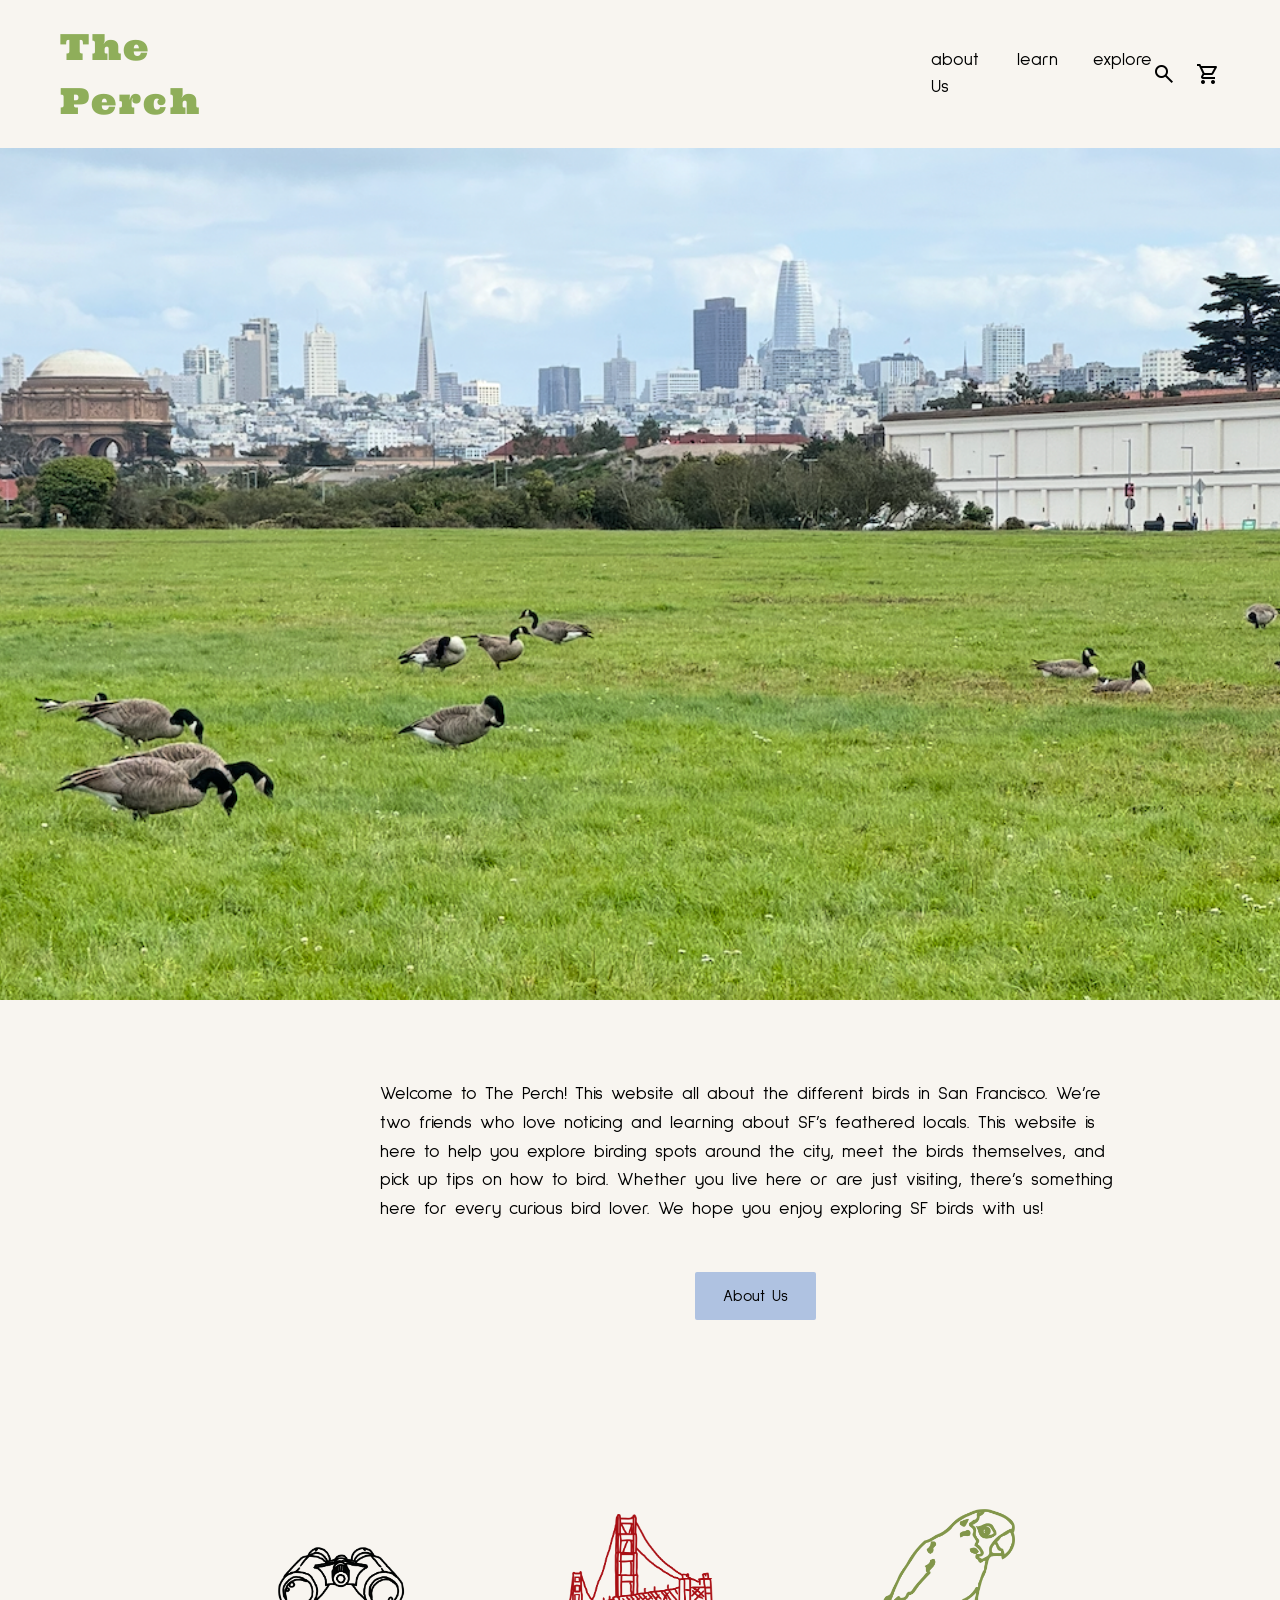
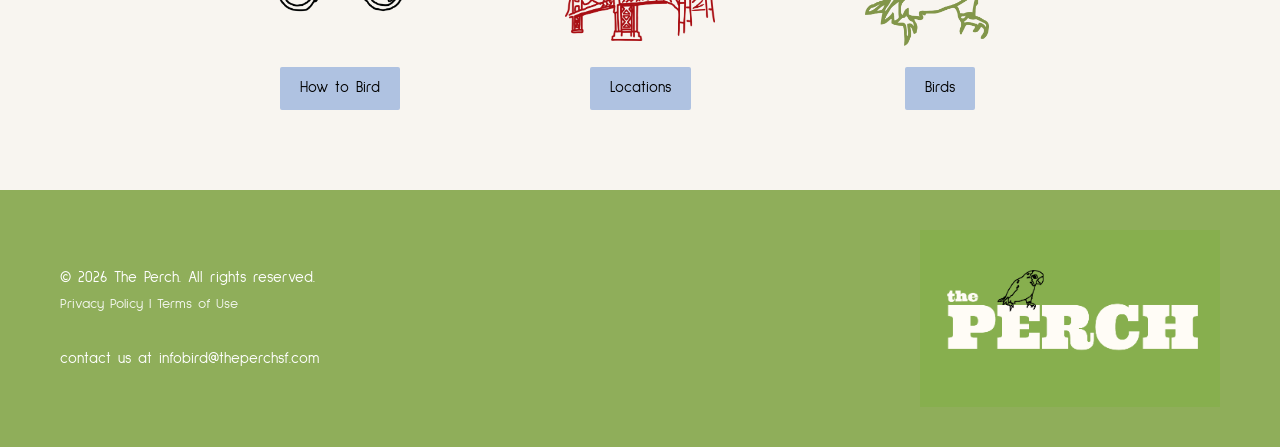
==== index.html @ 0d199200 "Accordion on bird profile page" ====
<!DOCTYPE html>
<html>
<head>
<title>The Perch SF</title>
<meta charset="UTF-8">
<meta name="viewport" content="width=device-width, initial-scale=1">
<link rel="stylesheet" href="/css/w3.css">
<link rel="stylesheet" href="css/style.css">

<!-- google fonts links  -->
<link rel="preconnect" href="https://fonts.googleapis.com">
<link rel="preconnect" href="https://fonts.gstatic.com" crossorigin>
<link href="https://fonts.googleapis.com/css2?family=Sulphur+Point:wght@300;400;700&family=Ultra&display=swap" rel="stylesheet">
<link href="https://fonts.googleapis.com/css2?family=Material+Symbols+Outlined" rel="stylesheet">

<!-- THIS IS THE HOMEPAGE  -->
</head>

<body>

<!-- Navbar (sit on top) -->
<header class="w3-top">
  <div class="navbar">

    <a href="index.html" class="logo">The Perch</a>

    <!-- learn and explore pages linked, no about page linked -->
    <div class="nav-links">
      <a href="about-us.html">about Us</a>
      <a href="learn.html">learn</a>
      <a href="explore.html">explore</a>
    </div>

    <div class="nav-icons">
      <span class="material-symbols-outlined">search</span>
      <span class="material-symbols-outlined">shopping_cart</span>
    </div>

  </div>
</header>

<!-- Header hero image-->
<header class="hero-image">
  <img class="hero-img" src="images/Homepage/hero-homepage2.jpg" alt="The Perch">
</header>


  <!-- Welcome Section -->
<main class="welcome-section">
  <p>
    Welcome to The Perch! This website all about the different birds in San Francisco. We’re two friends who love noticing and learning about SF’s feathered locals. This website is here to help you explore birding spots around the city, meet the birds themselves, and pick up tips on how to bird. Whether you live here or are just visiting, there’s something here for every curious bird lover. We hope you enjoy exploring SF birds with us!
  </p>
  <a href="about-us.html" class="welcome-button">About Us</a>
</main>

  <br>
  
  <!-- Page link homepage section (3 buttons to other pages)-->
   <section class="myicon-row">

  <div class="icon-box">
    <img src="images/Homepage/Binoculars.png" alt="Binoculars">
    <a href="learn.html" class="myicon-button">How to Bird</a>
  </div>

  <div class="icon-box">
    <img src="images/Homepage/locations.png" alt="Bridge">
    <a href="explore.html" class="myicon-button">Locations</a>
  </div>

  <div class="icon-box">
    <img src="images/Homepage/birds.png" alt="Parrot">
    <a href="birds.html" class="myicon-button">Birds</a>
  </div>

</section>

 <!-- Footer -->
<footer class="custom-footer">

  <div class="footer-content">
    
    <div class="footer-text">
      <p>© 2026 The Perch. All rights reserved.</p>
      <p class="footer-links">Privacy Policy | Terms of Use</p>
      <br>
      <p> contact us at infobird@theperchsf.com</p>
    </div>

    <div class="footer-image">
      <img src="images/Footer/PerchLogo-footer.png" alt="Footer Image">
    </div>

  </div>

</footer>
</body>
</html>
---- css/style.css ----
/* MY PERSONAL STYLESHEET */

/* BODY */
body {
  font-family: "Sulphur Point", sans-serif;
  background-color: #f8f5f0;
}

/* HEADERS */
h1,
h2,
h3,
h4,
h5,
h6 {
  font-family: "Sulphur Point", sans-serif;
  font-weight: bold;
}

/* LOGO */
.logo {
  font-family: "Ultra", serif;
  font-size: 36px;
  letter-spacing: 2px;
  color: #8fae5a;
  text-decoration: none;
}

/* NAV BAR STYLES*/
.navbar {
  display: flex;
  align-items: center;
  justify-content: space-between;
  padding: 20px 60px;
  background-color: #f8f5f0;
}

/* navigation bar links */
.nav-links {
  display: flex;
  gap: 35px;
  margin-left: 650px;
}

.nav-links a {
  font-family: "Sulphur Point", sans-serif;
  text-decoration: none;
  color: black;
  font-size: 18px;
}

/* hover color for nav links */
.nav-links a:hover {
  color: #8fae5a;
}

/* nav icons (search and cart) */
.nav-icons {
  display: flex;
  gap: 20px;
}

.material-symbols-outlined {
  font-size: 26px;
  cursor: pointer;
}

/* FOOTER STYLES*/

.custom-footer {
  background-color: #8fae5a;
  color: white;
  padding: 40px 60px;
}

/* footer layout */
.footer-content {
  display: flex;
  justify-content: space-between;
  align-items: center;
}

/* footer text */
.footer-text p {
  margin: 5px 0;
}

.footer-links {
  font-size: 14px;
  opacity: 0.9;
}

/* footer image */
.footer-image img {
  width: 300px;
  height: auto;
}

/* HOMEPAGE STYLES*/

/* hero image on homepage */
.hero-img {
  width: 100%;
  height: 1000px;
  object-fit: cover;
  display: block;
}

/* welcome section */
.welcome-section {
  max-width: 900px;
  margin: 80px auto 80px 300px;
  text-align: left;
  padding: 0 80px;
}

.welcome-section h1 {
  margin-bottom: 20px;
}

.welcome-section p {
  font-size: 18px;
  line-height: 1.6;
}

/*welcome button*/
.welcome-button {
  display: inline-block;
  margin-top: 30px;
  margin-left: 315px;
  padding: 12px 28px;
  background-color: #afc2e1;
  color: black;
  text-decoration: none;
  font-family: "Sulphur Point", sans-serif;
  font-size: 16px;
  border-radius: 2px;
}

/*hover color welcome button*/
.welcome-button:hover {
  background-color: #8fae5a;
}

/* my icons on homepage (bird, binos, bridge) */
.myicon-row {
  display: flex;
  justify-content: center;
  gap: 150px;
  margin: 80px 0;
}

/* icon boxes (my icon images) */
.icon-box {
  text-align: center;
}

/* icon images */
.icon-box img {
  width: 150px;
  height: 150px;
  object-fit: contain;
  display: block;
}

/* buttons under myicons */
.myicon-button {
  display: inline-block;
  margin-top: 15px;
  padding: 10px 20px;
  background-color: #afc2e1;
  color: black;
  text-decoration: none;
  font-family: "Sulphur Point", sans-serif;
  border-radius: 2px;
}

/* hover color for icon buttons */
.myicon-button:hover {
  background-color: #8fae5a;
}

/* ABOUT US PAGE STYLES */

.hero-blueblock-aboutus {
  background-color: #afc2e1;
  height: 700px;
  display: flex;
  align-items: center;
  justify-content: center;
  position: relative;
}

.about-us-hero-image {
  width: 800px;
  height: auto;
  position: absolute;
  top: 215px;
}

.about-us-title {
  position: absolute;
  top: 120px;
  font-family: "Sulphur Point", sans-serif;
  font-weight: 700;
  font-size: 25px;
  letter-spacing: 2px;
}

.about-us-text {
  max-width: 800px;
  text-align: left;
  margin-left: 375px;
  margin-top: 100px;
  margin-bottom: 100px;
}

.about-us-text p {
  font-size: 18px;
  line-height: 1.6;
}

/* EXPLORE PAGE STYLES */

/* hero blue block */
.hero-blueblock {
  background-color: #afc2e1;
  height: 900px;
  display: flex;
  align-items: center;
  justify-content: center;
  position: relative;
}

/* hero image on explore page */
.explore-hero-image {
  width: 800px;
  height: auto;
  position: absolute;
  top: 150px;
}

/* explore page title */
.explore-title {
  position: absolute;
  top: 120px;
  font-family: "Sulphur Point", sans-serif;
  font-weight: 700;
  font-size: 25px;
  letter-spacing: 2px;
}

/* explore page text */
.explore-text {
  max-width: 400px;
  margin: 150px 220px 50px auto;
}

.explore-text p {
  font-size: 18px;
  line-height: 1.6;
}

/* scrolling box for explore page locations */
.my-scrolling {
  max-height: 600px;
  overflow: auto;
  padding: 20px;
  margin: 40px 0 40px 300px;
  width: 500px;

  background-color: #afc2e1;
  border-radius: 2px;
}

/* image carousel for explore page */
.carousel {
  max-width: 600px;
  margin: 100px 300px 100px auto;
}

.mySlides {
  width: 600px;
  height: 400px;
  object-fit: cover;
  display: none;
}

/* LEARN PAGE STYLES */

/* hero blue block for learn page */
.learn-hero-blueblock {
  background-color: #afc2e1;
  padding: 150px 0 80px 0;
  position: relative;
  height: 900px;
}

/* learn page title */
.learn-title {
  text-align: center;
  font-family: "Sulphur Point", sans-serif;
  font-weight: 700;
  font-size: 25px;
  letter-spacing: 2px;
  margin-bottom: 40px;
}

/* learn page text */
.learn-text1,
.learn-text2 {
  max-width: 800px;
  margin: 60px auto;
  padding: 0 20px;
}

.learn-text2 {
  margin-top: 200px;
}

.learn-text1 p,
.learn-text2 p {
  font-size: 18px;
  line-height: 1.6;
}

/* images embedded in learn page text */
.learn-img-left {
  width: 300px;
  float: left;
  margin-right: 20px;
  margin-bottom: 10px;
  border-radius: 50%;
}

.learn-img-right {
  width: 300px;
  float: right;
  margin-left: 20px;
  margin-bottom: 10px;
  border-radius: 50%;
}

/* keeps layout from breaking w clearfix */
.learn-text1::after,
.learn-text2::after {
  content: "";
  display: block;
  clear: both;
}

/* learn page hyperlink to merlin website */
.learn-link {
  display: block;
  text-align: center;
  margin-top: 15px;
  color: #8fae5a;
  text-decoration: none;
  font-weight: 500;
  font-size: 18px;
}

.learn-link:hover {
  text-decoration: underline;
}

/* how to use binoculars section */
.binoculars-section {
  text-align: center;
  margin: 150px 0 40px 0;
}

.binoculars-title {
  font-size: 22px;
  letter-spacing: 2px;
  margin-bottom: 30px;
}

.binoculars-image {
  width: 400px;
  height: auto;
  display: block;
  margin: 0 auto 5px auto;
}

/* binoculars step box and list */
.binoculars-steps {
  background-color: #afc2e1;
  max-width: 600px;
  margin: 10px auto 10px auto;
  padding: 30px 40px;
  border-radius: 2px;
}

.binoculars-steps ol {
  padding-left: 20px;
  text-align: left;
}

.binoculars-steps li {
  font-size: 17px;
  line-height: 1.6;
  margin-bottom: 12px;
}

/* link to birds page section */
.birds-image {
  width: 300px;
  height: auto;
  display: block;
  margin: 0 auto 5px auto;
}

.bird-box {
  text-align: center;
  margin: 50px 0px 80px 0px;
  padding: 0 80px;
}

.bird-button {
  display: inline-block;
  margin-top: 30px;
  padding: 12px 28px;
  background-color: #afc2e1;
  color: black;
  text-decoration: none;
  font-family: "Sulphur Point", sans-serif;
  font-size: 16px;
  border-radius: 2px;
}

.bird-button:hover {
  background-color: #8fae5a;
}

/* birding identification questions section */
.questions-section {
  background-color: #afc2e1;
  max-width: 600px;
  margin: 50px auto;
  padding: 30px 40px;
  border-radius: 2px;
  text-align: center;
}

.questions-title {
  font-size: 22px;
  letter-spacing: 2px;
  margin-bottom: 25px;
  margin-top: 100px;
  text-align: center;
}

.questions-list {
  text-align: left;
  font-size: 18px;
  line-height: 1.6;
  margin-bottom: 20px;
}

.questions-list li {
  margin-bottom: 10px;
}

/* bottom image learn page */
.learn-bottom-image {
  margin: 40px 0 0 0;
}

.learn-bottom-image img {
  width: 400px;
  height: auto;
  display: block;
  margin: 0 auto;
}

/* BIRDS PAGE STYLES */

.hero-blueblockbirds {
  background-color: #afc2e1;
  height: 900px;
  display: flex;
  align-items: center;
  justify-content: center;
  position: relative;
}

/* hero image on birds page */
.birds-hero-image {
  width: 800px;
  height: auto;
  position: absolute;
  top: 500px;
  margin: auto 0px 0px 350px;
}

/* birdspage title */
.birds-title {
  position: absolute;
  top: 120px;
  font-family: "Sulphur Point", sans-serif;
  font-weight: 700;
  font-size: 25px;
  letter-spacing: 2px;
}

/* birds page text */
.birds-text {
  max-width: 800px;
  position: absolute;
  top: 200px;
}

.birds-text p {
  font-size: 18px;
  line-height: 1.6;
}

.bird-table-title {
  font-size: 22px;
  letter-spacing: 2px;
  margin-bottom: 0px;
  margin-top: 350px;
  text-align: center;
}

/* bird table */
.bird-table,
.bird-table-all {
  margin: 50px auto 100px auto;
  border-collapse: collapse;
  border-spacing: 0;
  width: 80%;
  display: table;
}

.bird-table-header {
  width: 80%;
  margin: 50px auto;
  border-collapse: collapse;
}

.bird-table-header th,
.bird-table-header td {
  border: 2px solid #f8f5f0;
  padding: 12px;
  text-align: left;
}
.bird-table-header th {
  background-color: #8fae5a;
  font-weight: bold;
}

.bird-table-header td {
  background-color: #cfddf5;
}

.bird-table-header td:hover {
  background-color: #afc2e1;
}

.bird-table-header th:hover {
  background-color: #8fae5a;
  color: white;
}

/* BIRD PROFILE 1: DARK EYED JUNCO STYLES */

/* hero blue block bird profile */
.hero-blueblock-birdprofile {
  background-color: #afc2e1;
  height: 900px;
  display: flex;
  align-items: center;
  justify-content: center;
  position: relative;
}

/* hero image on bird profilepage */
.birdprofile-hero-image {
  width: 800px;
  height: auto;
  position: absolute;
  top: 150px;
}

/* bird profile page title/subtitle */
.birdprofile-title {
  position: absolute;
  top: 120px;
  font-family: "Sulphur Point", sans-serif;
  font-weight: 700;
  font-size: 25px;
  letter-spacing: 2px;
}

.birdprofile-subtitle {
  font-size: 20px;
  letter-spacing: 2px;
  text-align: center;
  position: absolute;
  top: 160px;
}

/* bird profile page text */
.birdprofile-text {
  max-width: 400px;
  margin: 150px auto 50px 900px;
  position: absolute;
  top: 200px;
}

.birdprofile-text p {
  font-size: 18px;
  line-height: 1.6;
}

/* bird profile accordion buttons */

/* w3.css styles for accordion (override) */

.w3-brown {
  background-color: #afc2e1 !important;
  color: black !important;
}

.w3-orange {
  background-color: #8fae5a !important;
  color: black !important;
}

/* custom styles for accordion buttons and content */
.accordion-container {
  max-width: 600px;
  margin: 50px auto;
}

.accordion-button {
  display: block;
  width: 100%;
  padding: 15px;
  text-align: left;
  font-family: "Sulphur Point", sans-serif;
  font-size: 18px;
  border: none;
  cursor: pointer;
}

.accordion-content {
  padding: 15px;
  background-color: #f8f5f0;
  font-size: 18px;
}

.accordion-button:hover {
  background-color: #8fae5a;
  color: white;
}

/* personality of the bird section */

.birdprofile-personality-title {
  font-size: 22px;
  letter-spacing: 2px;
  margin-bottom: 20px;
  margin-top: 100px;
  text-align: center;
}

.birdprofile-personality {
  max-width: 600px;
  position: relative;
  margin: 25px 0px 50px 450px;
  text-align: center;
}

.birdprofile-personality p {
  font-size: 18px;
  line-height: 1.6;
}
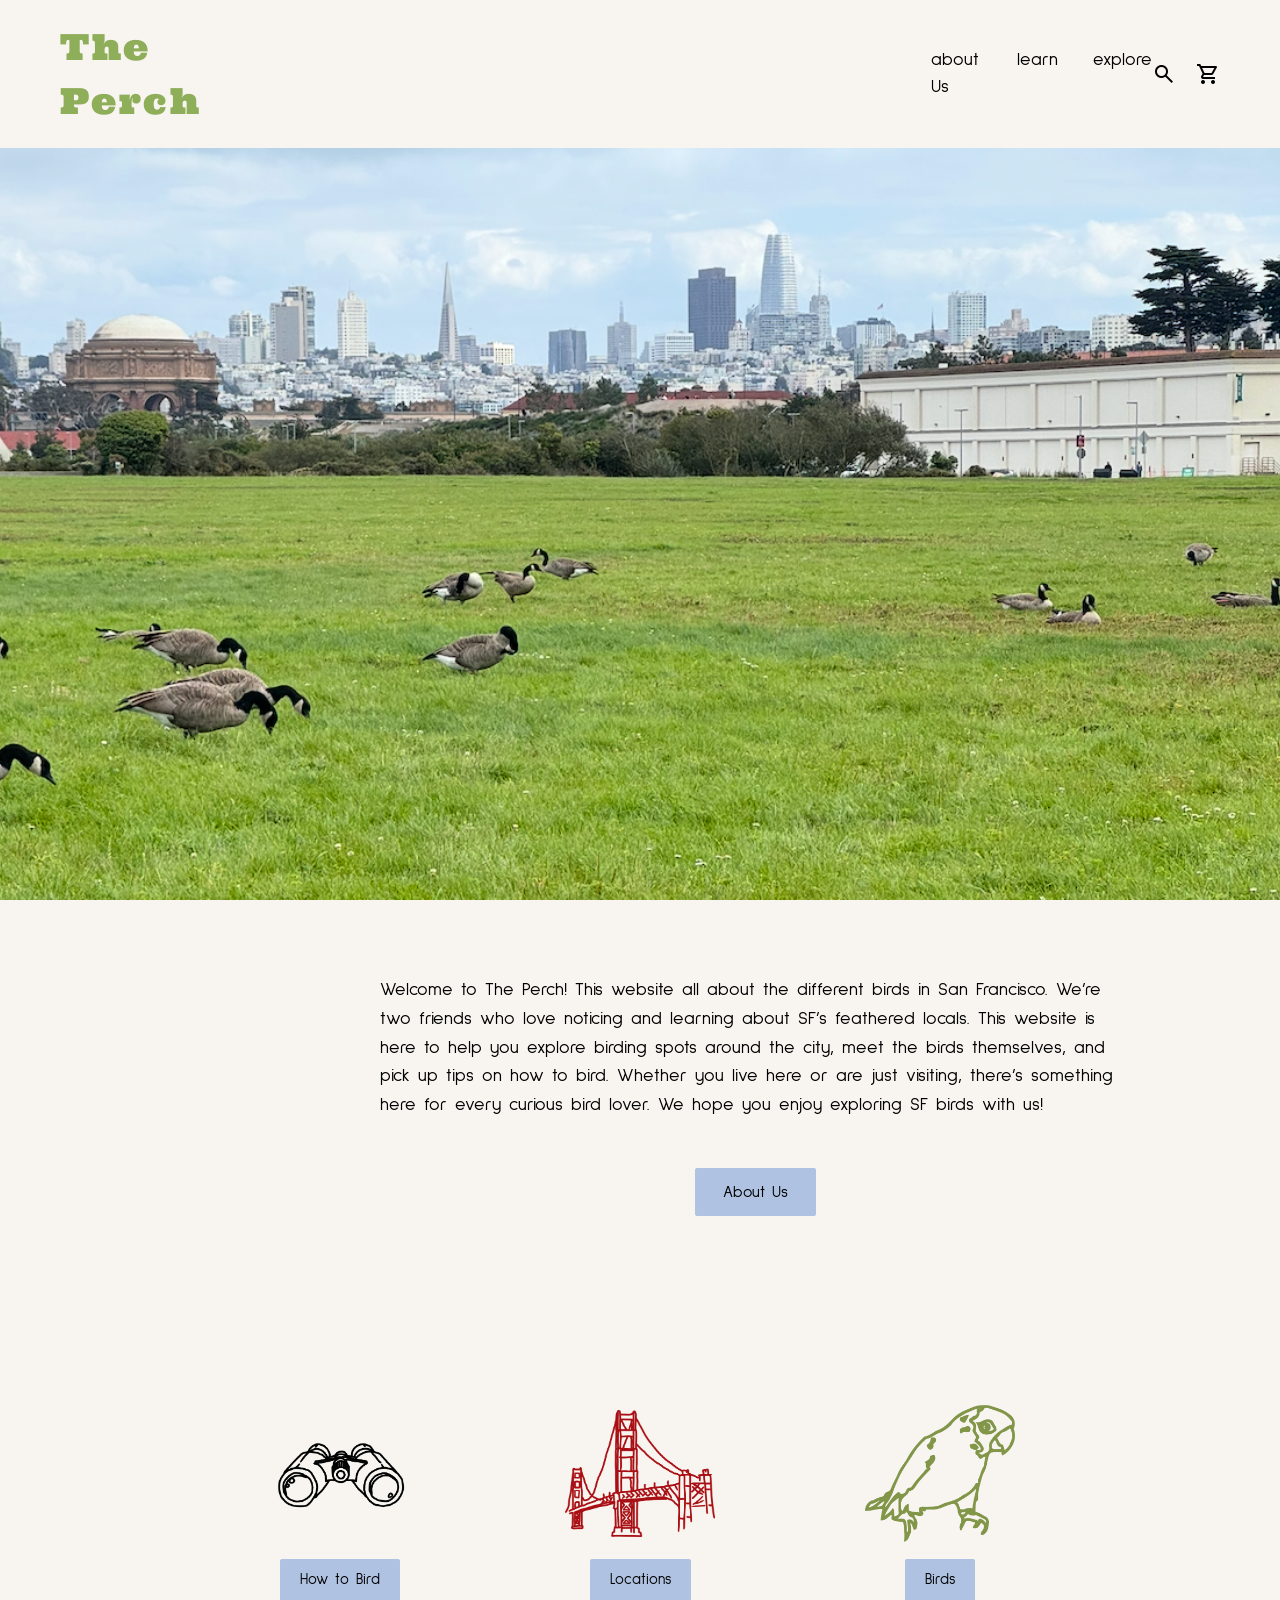
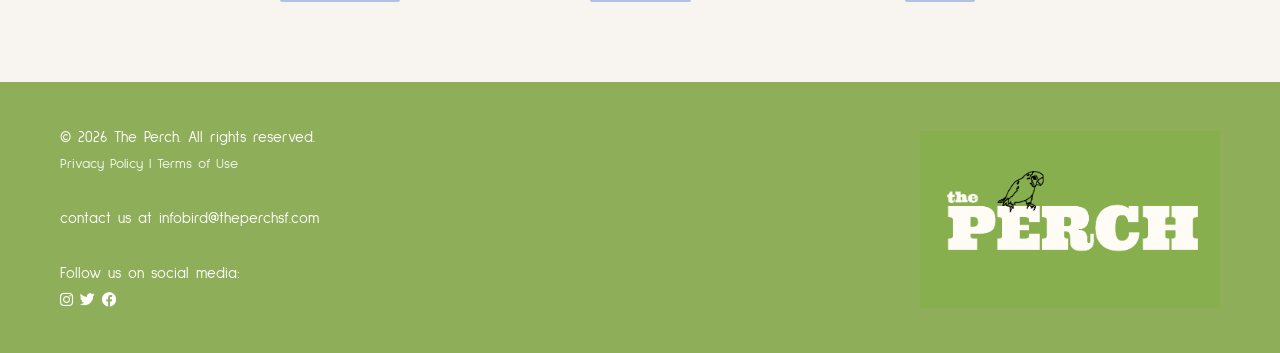
==== commit cc9ff281: "Final edits" ====
--- a/index.html
+++ b/index.html
@@ -12,6 +12,9 @@
 <link rel="preconnect" href="https://fonts.gstatic.com" crossorigin>
 <link href="https://fonts.googleapis.com/css2?family=Sulphur+Point:wght@300;400;700&family=Ultra&display=swap" rel="stylesheet">
 <link href="https://fonts.googleapis.com/css2?family=Material+Symbols+Outlined" rel="stylesheet">
+
+<!-- font awesome icons link -->
+<link rel="stylesheet" href="https://cdnjs.cloudflare.com/ajax/libs/font-awesome/6.0.0/css/all.min.css">
 
 <!-- THIS IS THE HOMEPAGE  -->
 </head>
@@ -44,6 +47,15 @@
   <img class="hero-img" src="images/Homepage/hero-homepage2.jpg" alt="The Perch">
 </header>
 
+<!-- Overlap images on hero image (to be used later)
+<div class="overlap-img">
+  <img src="images/Homepage/parrotsolo4.png" alt="Birds Overlap Image">
+</div>
+
+<div class="overlap-img2">
+  <img src="images/Homepage/quail4.png" alt="Birds Overlap Image">
+</div>
+-->
 
   <!-- Welcome Section -->
 <main class="welcome-section">
@@ -85,6 +97,13 @@
       <p class="footer-links">Privacy Policy | Terms of Use</p>
       <br>
       <p> contact us at infobird@theperchsf.com</p>
+      <br>
+      <p>Follow us on social media:</p>
+      <div class="social-icons">
+        <a href="#"><i class="fa-brands fa-instagram" style="color: rgb(255, 255, 255);"></i></a>
+        <a href="#"><i class="fa-brands fa-twitter" style="color: rgb(255, 255, 255);"></i></a>
+        <a href="#"><i class="fa-brands fa-facebook" style="color: rgb(255, 255, 255);"></i></a>
+      </div>
     </div>
 
     <div class="footer-image">
--- a/css/style.css
+++ b/css/style.css
@@ -96,14 +96,32 @@
   height: auto;
 }
 
+social-icons {
+  display: flex;
+  gap: 15px;
+}
+
 /* HOMEPAGE STYLES*/
 
 /* hero image on homepage */
 .hero-img {
   width: 100%;
-  height: 1000px;
+  height: 900px;
   object-fit: cover;
   display: block;
+}
+
+/* images that overlap hero image on homepage (use later) */
+.overlap-img {
+  position: absolute;
+  top: 275px;
+  left: 100px;
+}
+
+.overlap-img2 {
+  position: absolute;
+  top: 0px;
+  right: 10px;
 }
 
 /* welcome section */
@@ -678,3 +696,276 @@
   font-size: 18px;
   line-height: 1.6;
 }
+
+/* youtube videos embedded in bird profile page */
+.birdprofile-video-title {
+  font-size: 22px;
+  letter-spacing: 2px;
+  margin-bottom: 20px;
+  margin-top: 100px;
+  text-align: center;
+}
+
+.birdprofile-video {
+  display: flex;
+  flex-wrap: wrap;
+  flex-direction: row;
+  justify-content: space-evenly;
+  padding: 20px;
+  margin-bottom: 50px;
+}
+
+/* LOCATION PROFILE PAGE 1: CRISSY FIELD STYLES */
+
+/* hero blue block location profile */
+.hero-blueblock-locationprofile {
+  background-color: #afc2e1;
+  height: 900px;
+  display: flex;
+  align-items: center;
+  justify-content: center;
+  position: relative;
+}
+
+/* hero image on location profile page */
+.locationprofile-hero-image {
+  width: 900px;
+  height: auto;
+  position: absolute;
+  margin: auto 0px 0px 300px;
+  top: 300px;
+}
+
+/* location profile page title/subtitle */
+.locationprofile-title {
+  position: absolute;
+  top: 120px;
+  font-family: "Sulphur Point", sans-serif;
+  font-weight: 700;
+  font-size: 25px;
+  letter-spacing: 2px;
+}
+
+.locationprofile-subtitle {
+  font-size: 20px;
+  letter-spacing: 2px;
+  text-align: center;
+  position: absolute;
+  top: 160px;
+}
+
+/* location profile page text */
+.locationprofile-maintext {
+  max-width: 500px;
+  margin: 150px auto 50px 300px;
+  position: relative;
+  font-size: 18px;
+}
+
+.locationprofile-subtitle2 {
+  font-size: 18px;
+  letter-spacing: 2px;
+  text-align: center;
+  position: relative;
+}
+
+/* location profile page bird image gallery */
+.locationprofile-bird-gallery {
+  display: flex;
+  flex-wrap: wrap;
+  justify-content: space-around;
+  margin: 50px auto;
+  max-width: 800px;
+}
+
+.gallery-image {
+  width: 250px;
+  height: auto;
+  margin: 15px;
+  cursor: pointer;
+}
+
+/* w3 lightbox styles */
+
+/* The Modal (background) */
+.modal {
+  display: none;
+  position: fixed;
+  z-index: 1000;
+  padding-top: 100px;
+  left: 0;
+  top: 0;
+  width: 100%;
+  height: 100%;
+  overflow: auto;
+  background-color: #8fae5a;
+  background-color: rgba(143, 174, 90, 0.9);
+}
+
+/* Modal Content */
+.modal-content {
+  position: relative;
+  background-color: none;
+  margin: auto 300px auto 500px;
+  padding: 0;
+  width: 90%;
+  max-width: 1200px;
+}
+
+/* The Close Button */
+.close {
+  color: white;
+  position: absolute;
+  top: 10px;
+  right: 25px;
+  font-size: 35px;
+  font-weight: bold;
+}
+
+.close:hover,
+.close:focus {
+  color: #afc2e1;
+  text-decoration: none;
+  cursor: pointer;
+}
+
+.mySlides {
+  display: none;
+}
+
+.mySlides img {
+  display: block;
+  margin: auto;
+  width: 500px;
+  height: 500px;
+}
+
+.cursor {
+  cursor: pointer;
+}
+
+/* Next & previous buttons */
+.prev,
+.next {
+  cursor: pointer;
+  position: absolute;
+  top: 60%;
+  width: auto;
+  padding: 16px;
+  margin-top: -50px;
+  color: white;
+  font-weight: bold;
+  font-size: 20px;
+  transition: 0.6s ease;
+  border-radius: 0 3px 3px 0;
+  user-select: none;
+  -webkit-user-select: none;
+  margin-right: 600px;
+}
+
+/* Position the "next button" to the right */
+.next {
+  right: 0;
+  border-radius: 3px 0 0 3px;
+}
+
+/* hover */
+.prev:hover,
+.next:hover {
+  background-color: #afc2e1;
+}
+
+/* Number text (1/3 etc) */
+.numbertext {
+  color: white;
+  font-size: 12px;
+  padding: 8px 12px;
+  position: absolute;
+  top: 0;
+  margin: auto 500px;
+}
+
+img {
+  margin-bottom: -4px;
+}
+
+.caption-container {
+  text-align: center;
+  background-color: #afc2e1;
+  padding: 10px;
+  color: white;
+  margin: 100px 650px 0 auto;
+  width: 100%;
+  max-width: 500px;
+}
+
+.demo {
+  opacity: 0.6;
+}
+
+.active,
+.demo:hover {
+  opacity: 1;
+}
+
+img.hover-shadow {
+  transition: 0.3s;
+}
+
+.hover-shadow:hover {
+  box-shadow:
+    0 8px 8px 0 #afc2e1,
+    0 10px 20px 0 #afc2e1;
+}
+
+* {
+  box-sizing: border-box;
+}
+
+.row > .column {
+  padding: 0 8px;
+}
+
+.row:after {
+  content: "";
+  display: table;
+  clear: both;
+}
+
+.column {
+  float: none;
+  width: 30%;
+}
+
+.row {
+  display: flex;
+  justify-content: center;
+  gap: 10px;
+  margin: 150px 10px 100px 130px;
+}
+
+/* location history section */
+.location-history-title {
+  font-size: 22px;
+  letter-spacing: 2px;
+  margin-bottom: 20px;
+  margin-top: 20px;
+  text-align: center;
+}
+
+.location-history-blue-block {
+  background-color: #afc2e1;
+  max-width: 900px;
+  margin: 15px auto 50px auto;
+  text-align: left;
+  padding: 50px 50px;
+}
+
+.location-history-text {
+  font-size: 18px;
+  line-height: 1.6;
+}
+
+.location-history-blue-block p {
+  margin: 0;
+}
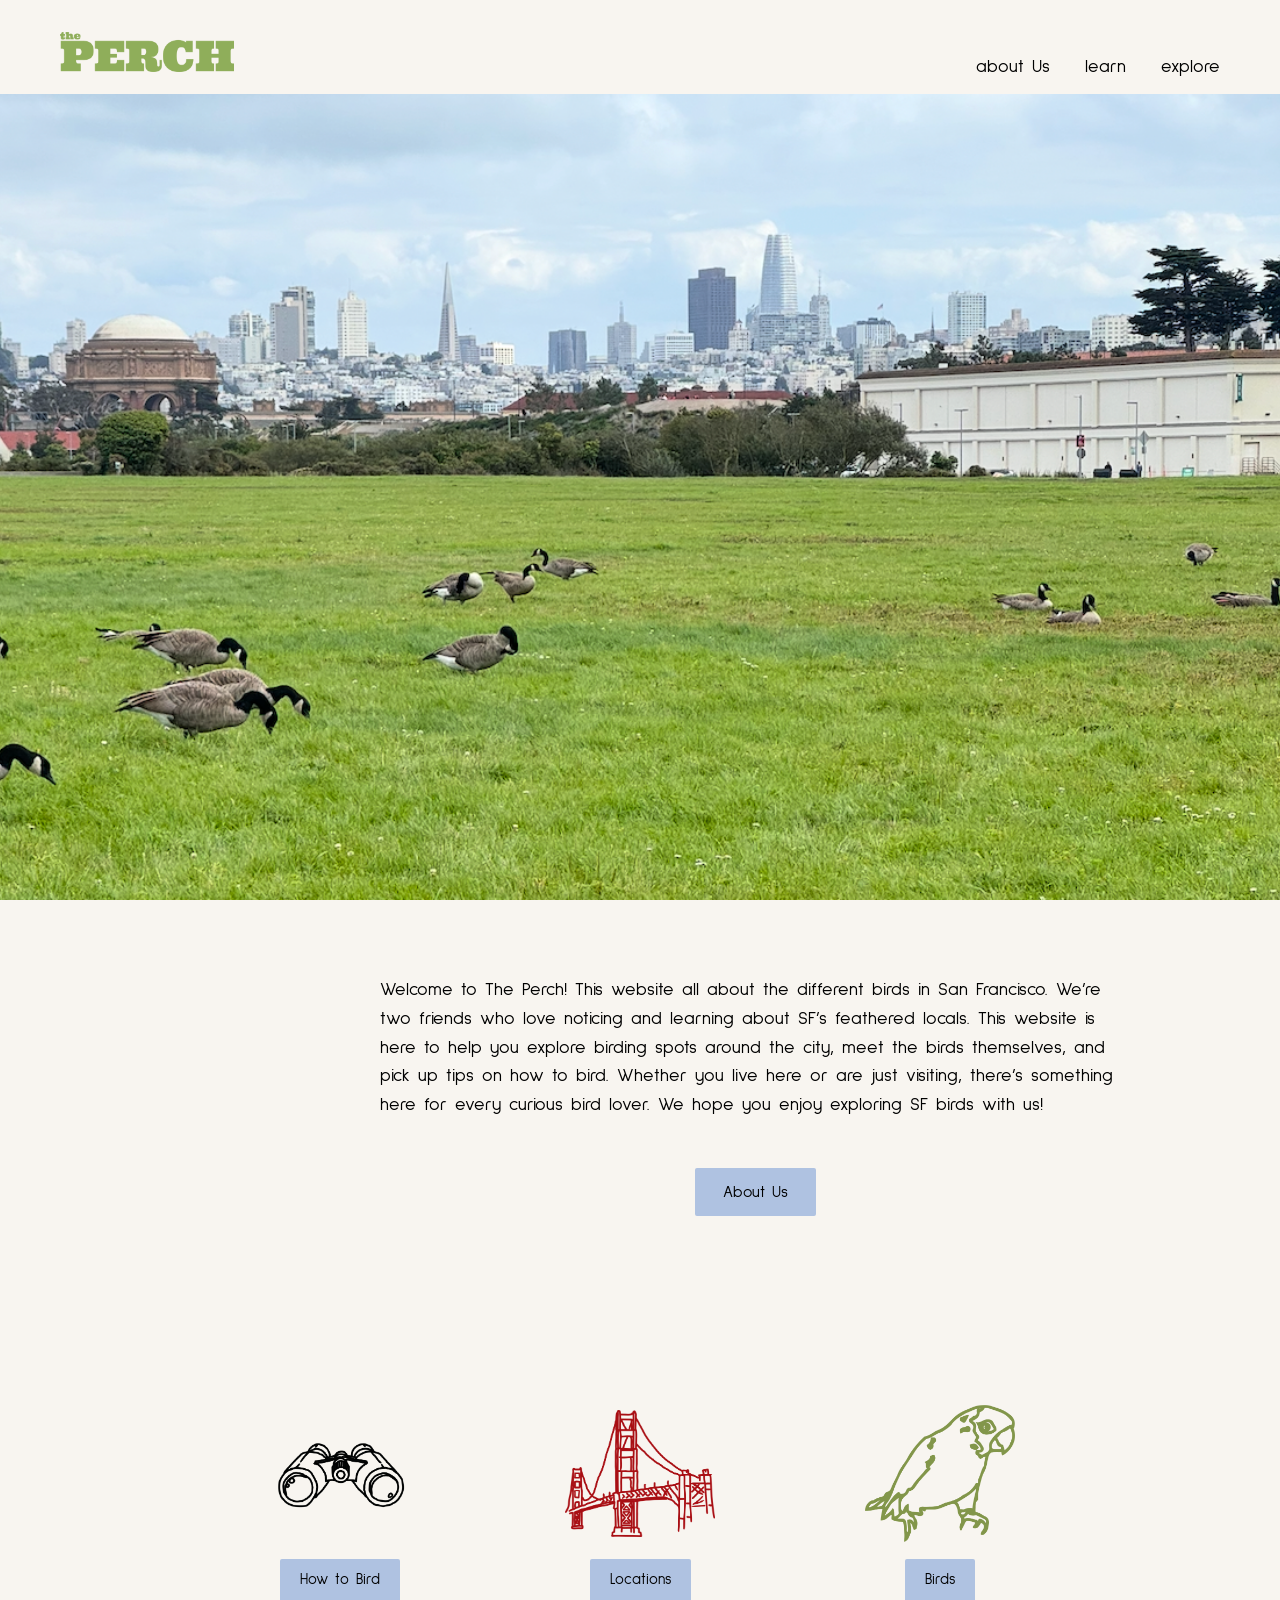
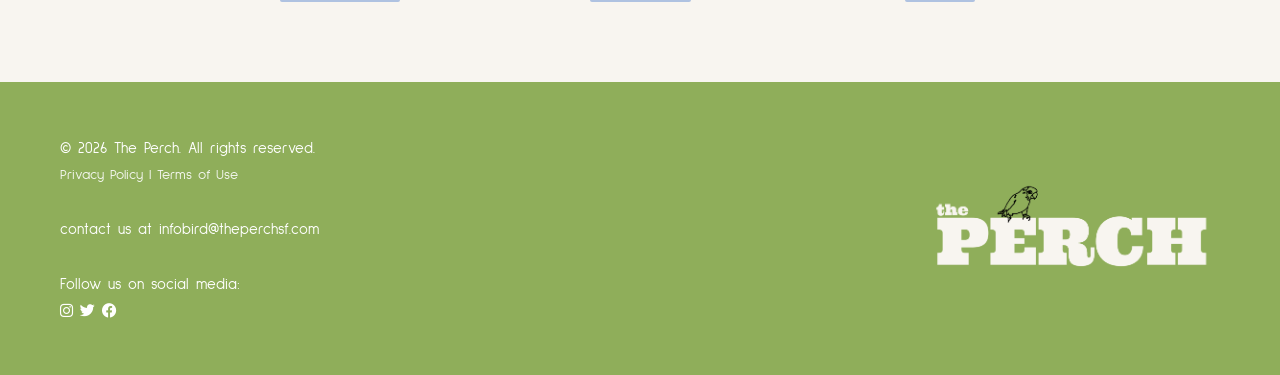
==== commit 3aee2452: "new edits" ====
--- a/index.html
+++ b/index.html
@@ -25,7 +25,14 @@
 <header class="w3-top">
   <div class="navbar">
 
-    <a href="index.html" class="logo">The Perch</a>
+    <!-- <a href="index.html" class="logo">the PERCH</a> 
+     <a href="index.html" class="logo">
+  <span class="logo-small">the</span> PERCH
+</a>
+-->
+<a href="index.html" class="logo">
+  <img src="images/Header/Perch-Logo-Header.png" alt="the PERCH logo" style="height: 40px; width: auto;">
+</a>
 
     <!-- learn and explore pages linked, no about page linked -->
     <div class="nav-links">
@@ -34,11 +41,11 @@
       <a href="explore.html">explore</a>
     </div>
 
-    <div class="nav-icons">
+    <!-- <div class="nav-icons">
       <span class="material-symbols-outlined">search</span>
       <span class="material-symbols-outlined">shopping_cart</span>
     </div>
-
+  -->
   </div>
 </header>
 
@@ -107,7 +114,7 @@
     </div>
 
     <div class="footer-image">
-      <img src="images/Footer/PerchLogo-footer.png" alt="Footer Image">
+      <img src="images/Footer/Perch-Logo-Final.png" alt="Footer Image">
     </div>
 
   </div>
--- a/css/style.css
+++ b/css/style.css
@@ -26,6 +26,12 @@
   text-decoration: none;
 }
 
+.logo-small {
+  font-size: 0.5em; /* This makes it exactly half the size of PERCH */
+  text-transform: lowercase; /* Optional: keeps "the" lowercase */
+  vertical-align: middle; /* Optional: aligns it nicely with the larger text */
+}
+
 /* NAV BAR STYLES*/
 .navbar {
   display: flex;
@@ -40,6 +46,7 @@
   display: flex;
   gap: 35px;
   margin-left: 650px;
+  transform: translateY(20px);
 }
 
 .nav-links a {
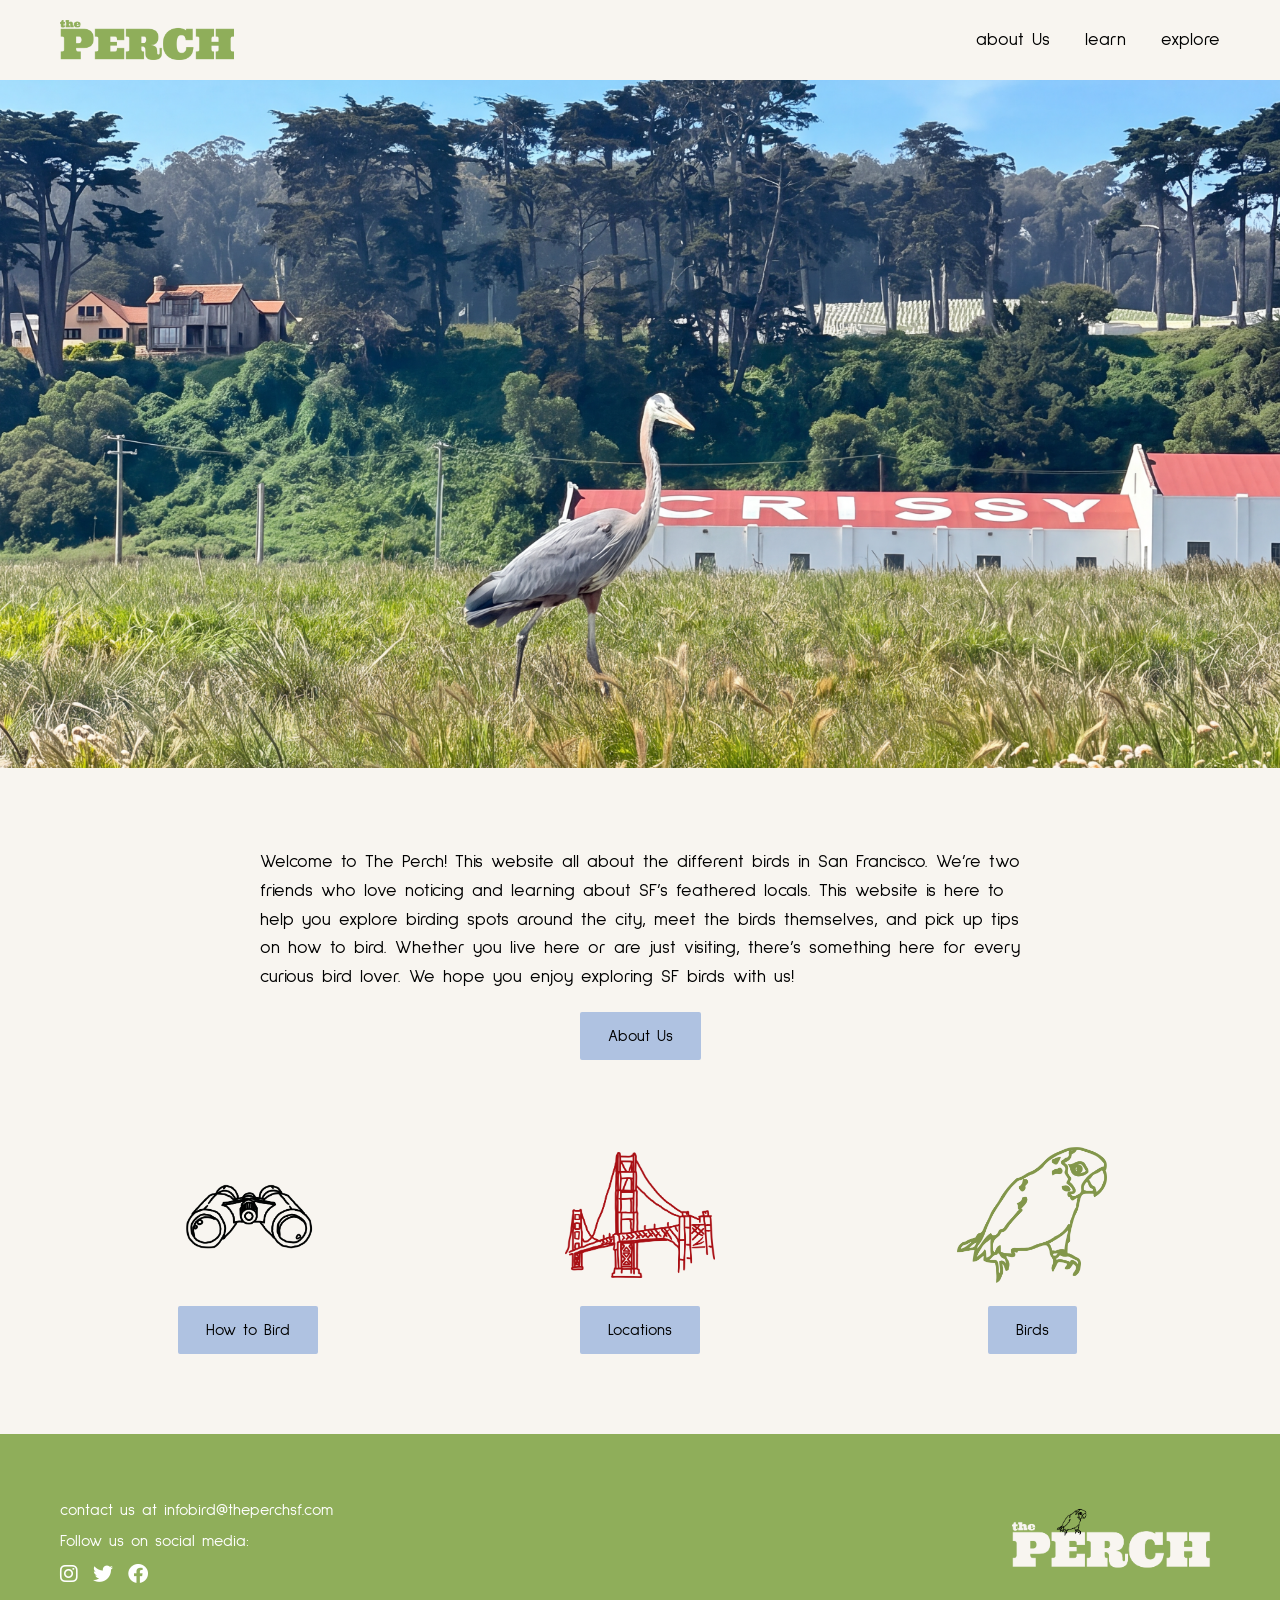
==== commit c963c7e3: "New Updates" ====
--- a/index.html
+++ b/index.html
@@ -1,126 +1,70 @@
 <!DOCTYPE html>
-<html>
+<html lang="en">
 <head>
 <title>The Perch SF</title>
 <meta charset="UTF-8">
 <meta name="viewport" content="width=device-width, initial-scale=1">
 <link rel="stylesheet" href="/css/w3.css">
 <link rel="stylesheet" href="css/style.css">
-
-<!-- google fonts links  -->
 <link rel="preconnect" href="https://fonts.googleapis.com">
 <link rel="preconnect" href="https://fonts.gstatic.com" crossorigin>
 <link href="https://fonts.googleapis.com/css2?family=Sulphur+Point:wght@300;400;700&family=Ultra&display=swap" rel="stylesheet">
-<link href="https://fonts.googleapis.com/css2?family=Material+Symbols+Outlined" rel="stylesheet">
-
-<!-- font awesome icons link -->
 <link rel="stylesheet" href="https://cdnjs.cloudflare.com/ajax/libs/font-awesome/6.0.0/css/all.min.css">
-
-<!-- THIS IS THE HOMEPAGE  -->
 </head>
-
 <body>
 
-<!-- Navbar (sit on top) -->
+<!-- THIS IS THE HOMEPAGE -->
 <header class="w3-top">
   <div class="navbar">
-
-    <!-- <a href="index.html" class="logo">the PERCH</a> 
-     <a href="index.html" class="logo">
-  <span class="logo-small">the</span> PERCH
-</a>
--->
-<a href="index.html" class="logo">
-  <img src="images/Header/Perch-Logo-Header.png" alt="the PERCH logo" style="height: 40px; width: auto;">
-</a>
-
-    <!-- learn and explore pages linked, no about page linked -->
+    <a href="index.html" class="logo"><img src="images/Header/Perch-Logo-Header.png" alt="the PERCH logo"></a>
     <div class="nav-links">
       <a href="about-us.html">about Us</a>
       <a href="learn.html">learn</a>
       <a href="explore.html">explore</a>
     </div>
-
-    <!-- <div class="nav-icons">
-      <span class="material-symbols-outlined">search</span>
-      <span class="material-symbols-outlined">shopping_cart</span>
-    </div>
-  -->
   </div>
 </header>
 
-<!-- Header hero image-->
-<header class="hero-image">
-  <img class="hero-img" src="images/Homepage/hero-homepage2.jpg" alt="The Perch">
-</header>
+<img class="home-hero" src="images/Homepage/heron2.png" alt="Heron illustration">
 
-<!-- Overlap images on hero image (to be used later)
-<div class="overlap-img">
-  <img src="images/Homepage/parrotsolo4.png" alt="Birds Overlap Image">
-</div>
-
-<div class="overlap-img2">
-  <img src="images/Homepage/quail4.png" alt="Birds Overlap Image">
-</div>
--->
-
-  <!-- Welcome Section -->
-<main class="welcome-section">
-  <p>
-    Welcome to The Perch! This website all about the different birds in San Francisco. We’re two friends who love noticing and learning about SF’s feathered locals. This website is here to help you explore birding spots around the city, meet the birds themselves, and pick up tips on how to bird. Whether you live here or are just visiting, there’s something here for every curious bird lover. We hope you enjoy exploring SF birds with us!
-  </p>
-  <a href="about-us.html" class="welcome-button">About Us</a>
-</main>
-
-  <br>
-  
-  <!-- Page link homepage section (3 buttons to other pages)-->
-   <section class="myicon-row">
-
-  <div class="icon-box">
-    <img src="images/Homepage/Binoculars.png" alt="Binoculars">
-    <a href="learn.html" class="myicon-button">How to Bird</a>
+<section class="section">
+  <div class="container grid">
+    <div class="col-center-text">
+      <p>Welcome to The Perch! This website all about the different birds in San Francisco. We’re two friends who love noticing and learning about SF’s feathered locals. This website is here to help you explore birding spots around the city, meet the birds themselves, and pick up tips on how to bird. Whether you live here or are just visiting, there’s something here for every curious bird lover. We hope you enjoy exploring SF birds with us!</p>
+      <div class="btn-center"><a href="about-us.html" class="btn">About Us</a></div>
+    </div>
   </div>
-
-  <div class="icon-box">
-    <img src="images/Homepage/locations.png" alt="Bridge">
-    <a href="explore.html" class="myicon-button">Locations</a>
-  </div>
-
-  <div class="icon-box">
-    <img src="images/Homepage/birds.png" alt="Parrot">
-    <a href="birds.html" class="myicon-button">Birds</a>
-  </div>
-
 </section>
 
- <!-- Footer -->
+<section class="container grid section" style="padding-top:0">
+  <div class="col-4 icon-box">
+    <img src="images/Homepage/Binoculars.png" alt="Binoculars">
+    <a href="learn.html" class="btn">How to Bird</a>
+  </div>
+  <div class="col-4 icon-box">
+    <img src="images/Homepage/locations.png" alt="Bridge">
+    <a href="explore.html" class="btn">Locations</a>
+  </div>
+  <div class="col-4 icon-box">
+    <img src="images/Homepage/birds.png" alt="Parrot">
+    <a href="birds.html" class="btn">Birds</a>
+  </div>
+</section>
+
 <footer class="custom-footer">
-
   <div class="footer-content">
-    
     <div class="footer-text">
-      <p>© 2026 The Perch. All rights reserved.</p>
-      <p class="footer-links">Privacy Policy | Terms of Use</p>
-      <br>
-      <p> contact us at infobird@theperchsf.com</p>
-      <br>
+      <p>contact us at infobird@theperchsf.com</p>
       <p>Follow us on social media:</p>
       <div class="social-icons">
-        <a href="#"><i class="fa-brands fa-instagram" style="color: rgb(255, 255, 255);"></i></a>
-        <a href="#"><i class="fa-brands fa-twitter" style="color: rgb(255, 255, 255);"></i></a>
-        <a href="#"><i class="fa-brands fa-facebook" style="color: rgb(255, 255, 255);"></i></a>
+        <a href="#"><i class="fa-brands fa-instagram"></i></a>
+        <a href="#"><i class="fa-brands fa-twitter"></i></a>
+        <a href="#"><i class="fa-brands fa-facebook"></i></a>
       </div>
     </div>
+    <div class="footer-image"><img src="images/Footer/Perch-Logo-Final.png" alt="The Perch logo"></div>
+  </div>
+</footer>
 
-    <div class="footer-image">
-      <img src="images/Footer/Perch-Logo-Final.png" alt="Footer Image">
-    </div>
-
-  </div>
-
-</footer>
 </body>
-</html>
-
-   +</html>
--- a/css/style.css
+++ b/css/style.css
@@ -1,12 +1,27 @@
-/* MY PERSONAL STYLESHEET */
-
-/* BODY */
+/* THE PERCH SF - style.css (12-column grid, mobile-ready) */
+:root {
+  --cream: #f8f5f0;
+  --blue: #afc2e1;
+  --pale: #cfddf5;
+  --green: #8fae5a;
+  --gap: 24px;
+  --bleed: 60px;
+  --blue-h: 800px;
+}
+* {
+  box-sizing: border-box;
+}
 body {
+  margin: 0;
   font-family: "Sulphur Point", sans-serif;
-  background-color: #f8f5f0;
-}
-
-/* HEADERS */
+  background: var(--cream);
+  color: #000;
+}
+img {
+  max-width: 100%;
+  height: auto;
+  display: block;
+}
 h1,
 h2,
 h3,
@@ -16,650 +31,478 @@
   font-family: "Sulphur Point", sans-serif;
   font-weight: bold;
 }
-
-/* LOGO */
-.logo {
-  font-family: "Ultra", serif;
-  font-size: 36px;
-  letter-spacing: 2px;
-  color: #8fae5a;
-  text-decoration: none;
-}
-
-.logo-small {
-  font-size: 0.5em; /* This makes it exactly half the size of PERCH */
-  text-transform: lowercase; /* Optional: keeps "the" lowercase */
-  vertical-align: middle; /* Optional: aligns it nicely with the larger text */
-}
-
-/* NAV BAR STYLES*/
+p {
+  font-size: 18px;
+  line-height: 1.6;
+  margin: 0 0 20px;
+}
+
+/* NAVBAR */
 .navbar {
   display: flex;
   align-items: center;
   justify-content: space-between;
   padding: 20px 60px;
-  background-color: #f8f5f0;
-}
-
-/* navigation bar links */
+  background: var(--cream);
+}
+.logo img {
+  height: 40px;
+  width: auto;
+}
 .nav-links {
   display: flex;
   gap: 35px;
-  margin-left: 650px;
-  transform: translateY(20px);
-}
-
+}
 .nav-links a {
-  font-family: "Sulphur Point", sans-serif;
   text-decoration: none;
-  color: black;
+  color: #000;
   font-size: 18px;
 }
-
-/* hover color for nav links */
 .nav-links a:hover {
-  color: #8fae5a;
-}
-
-/* nav icons (search and cart) */
-.nav-icons {
-  display: flex;
-  gap: 20px;
-}
-
-.material-symbols-outlined {
-  font-size: 26px;
-  cursor: pointer;
-}
-
-/* FOOTER STYLES*/
-
-.custom-footer {
-  background-color: #8fae5a;
-  color: white;
-  padding: 40px 60px;
-}
-
-/* footer layout */
-.footer-content {
-  display: flex;
-  justify-content: space-between;
+  color: var(--green);
+}
+
+/* GRID: 12 columns */
+.container {
+  max-width: 1200px;
+  margin: 0 auto;
+  padding: 0 24px;
+}
+.container-wide {
+  max-width: 1500px;
+}
+.grid {
+  display: grid;
+  grid-template-columns: repeat(12, 1fr);
+  column-gap: var(--gap);
   align-items: center;
 }
-
-/* footer text */
-.footer-text p {
-  margin: 5px 0;
-}
-
-.footer-links {
-  font-size: 14px;
-  opacity: 0.9;
-}
-
-/* footer image */
-.footer-image img {
-  width: 300px;
-  height: auto;
-}
-
-social-icons {
-  display: flex;
-  gap: 15px;
-}
-
-/* HOMEPAGE STYLES*/
-
-/* hero image on homepage */
-.hero-img {
-  width: 100%;
-  height: 900px;
-  object-fit: cover;
+.col-full {
+  grid-column: 1/-1;
+}
+.col-center-wide {
+  grid-column: 2 / span 10;
+}
+.col-center-text {
+  grid-column: 3 / span 8;
+}
+.col-offset-text {
+  grid-column: 3 / span 7;
+}
+.col-text-left {
+  grid-column: 2 / span 5;
+}
+.col-img-right {
+  grid-column: 8 / span 5;
+}
+.col-img-left {
+  grid-column: 1 / span 5;
+}
+.col-text-right {
+  grid-column: 7 / span 5;
+}
+.col-left-text {
+  grid-column: 2 / span 7;
+}
+.align-start {
+  align-items: start;
+}
+.offset-down {
+  margin-top: 130px;
+}
+.hero-parrot {
+  grid-column: 1 / span 6;
+}
+.hero-heron {
+  grid-column: 7 / span 6;
+}
+.hero-circle.big {
+  width: 85%;
+}
+.hero-circle.small {
+  width: 75%;
+}
+.hero-circle {
+  width: 100%;
+}
+.hero-circle.right {
+  margin-left: auto;
+}
+.align-stretch {
+  align-items: stretch;
+}
+.video-fill iframe {
   display: block;
-}
-
-/* images that overlap hero image on homepage (use later) */
-.overlap-img {
-  position: absolute;
-  top: 275px;
-  left: 100px;
-}
-
-.overlap-img2 {
-  position: absolute;
-  top: 0px;
-  right: 10px;
-}
-
-/* welcome section */
-.welcome-section {
-  max-width: 900px;
-  margin: 80px auto 80px 300px;
-  text-align: left;
-  padding: 0 80px;
-}
-
-.welcome-section h1 {
-  margin-bottom: 20px;
-}
-
-.welcome-section p {
+  width: 100%;
+  height: 100%;
+  min-height: 315px;
+  border: 0;
+}
+.panel-fill {
+  height: 100%;
+  display: flex;
+  flex-direction: column;
+  justify-content: center;
+}
+.plain-list {
+  width: fit-content;
+  max-width: 100%;
+  margin: 0 auto;
+  padding-left: 20px;
+}
+.plain-list li {
   font-size: 18px;
   line-height: 1.6;
-}
-
-/*welcome button*/
-.welcome-button {
+  margin-bottom: 10px;
+}
+.col-6 {
+  grid-column: span 6;
+}
+.col-4 {
+  grid-column: span 4;
+}
+.col-center-text p:last-child {
+  margin-bottom: 0;
+}
+
+/* SPACING */
+.section {
+  padding-top: 80px;
+  padding-bottom: 80px;
+}
+.about-text {
+  padding-bottom: 0;
+}
+.section-title {
+  font-size: 22px;
+  letter-spacing: 2px;
+  text-align: center;
+  margin: 0 0 24px;
+}
+.center {
+  text-align: center;
+}
+.round {
+  border-radius: 50%;
+}
+
+/* HERO (same on every page) */
+.hero {
+  display: flex;
+  flex-direction: column;
+  align-items: center;
+  min-height: calc(var(--blue-h) + var(--bleed));
+  background: linear-gradient(
+    to bottom,
+    var(--blue) calc(100% - var(--bleed)),
+    transparent calc(100% - var(--bleed))
+  );
+  padding: 120px 24px 0;
+  text-align: center;
+}
+.hero > :last-child {
+  margin-top: auto;
+}
+.hero > .container {
+  width: 100%;
+}
+.hero-fixed {
+  min-height: 0;
+  background: linear-gradient(
+    to bottom,
+    var(--blue) var(--blue-h),
+    transparent var(--blue-h)
+  );
+}
+.hero-exact {
+  background: linear-gradient(
+    to bottom,
+    var(--blue) var(--blue-h),
+    transparent var(--blue-h)
+  );
+}
+.hero-explore {
+  --lift: 45px;
+  min-height: calc(var(--blue-h) + var(--bleed) - var(--lift));
+}
+.page-title {
+  font-size: 25px;
+  letter-spacing: 2px;
+  margin: 0 0 12px;
+}
+.page-subtitle {
+  font-size: 20px;
+  letter-spacing: 2px;
+  margin: 0 0 12px;
+}
+.hero-image {
+  width: 800px;
+  max-width: 100%;
+  margin: 32px auto 0;
+}
+.hero-image-xl {
+  width: 1000px;
+}
+.hero-text {
+  width: 100%;
+  max-width: 800px;
+  margin: 24px auto 32px;
+  text-align: left;
+}
+.home-hero {
+  width: 100%;
+  height: clamp(320px, 60vw, 900px);
+  object-fit: cover;
+}
+
+/* BUTTONS */
+.btn {
   display: inline-block;
-  margin-top: 30px;
-  margin-left: 315px;
   padding: 12px 28px;
-  background-color: #afc2e1;
-  color: black;
+  background: var(--blue);
+  color: #000;
   text-decoration: none;
   font-family: "Sulphur Point", sans-serif;
   font-size: 16px;
   border-radius: 2px;
 }
-
-/*hover color welcome button*/
-.welcome-button:hover {
-  background-color: #8fae5a;
-}
-
-/* my icons on homepage (bird, binos, bridge) */
-.myicon-row {
+.btn:hover {
+  background: var(--green);
+}
+.btn-row {
   display: flex;
   justify-content: center;
-  gap: 150px;
-  margin: 80px 0;
-}
-
-/* icon boxes (my icon images) */
+  padding: 60px 0;
+}
+.btn-center {
+  text-align: center;
+  margin-top: 10px;
+}
+.link-green {
+  display: block;
+  text-align: center;
+  color: var(--green);
+  text-decoration: none;
+  font-weight: 500;
+  font-size: 18px;
+}
+.link-green:hover {
+  text-decoration: underline;
+}
+
+/* HOMEPAGE ICONS */
 .icon-box {
+  display: flex;
+  flex-direction: column;
+  align-items: center;
+  gap: 16px;
   text-align: center;
 }
-
-/* icon images */
 .icon-box img {
   width: 150px;
   height: 150px;
   object-fit: contain;
-  display: block;
-}
-
-/* buttons under myicons */
-.myicon-button {
-  display: inline-block;
-  margin-top: 15px;
-  padding: 10px 20px;
-  background-color: #afc2e1;
-  color: black;
-  text-decoration: none;
-  font-family: "Sulphur Point", sans-serif;
+}
+
+/* PANELS, IMAGES, SCROLL BOX, CAROUSEL */
+.panel {
+  background: var(--blue);
+  padding: 30px 40px;
   border-radius: 2px;
 }
-
-/* hover color for icon buttons */
-.myicon-button:hover {
-  background-color: #8fae5a;
-}
-
-/* ABOUT US PAGE STYLES */
-
-.hero-blueblock-aboutus {
-  background-color: #afc2e1;
-  height: 700px;
-  display: flex;
-  align-items: center;
-  justify-content: center;
-  position: relative;
-}
-
-.about-us-hero-image {
-  width: 800px;
-  height: auto;
-  position: absolute;
-  top: 215px;
-}
-
-.about-us-title {
-  position: absolute;
-  top: 120px;
-  font-family: "Sulphur Point", sans-serif;
-  font-weight: 700;
-  font-size: 25px;
-  letter-spacing: 2px;
-}
-
-.about-us-text {
-  max-width: 800px;
+.panel ol,
+.panel ul {
+  margin: 0;
+  padding-left: 20px;
   text-align: left;
-  margin-left: 375px;
-  margin-top: 100px;
-  margin-bottom: 100px;
-}
-
-.about-us-text p {
-  font-size: 18px;
+}
+.panel li {
+  font-size: 17px;
   line-height: 1.6;
-}
-
-/* EXPLORE PAGE STYLES */
-
-/* hero blue block */
-.hero-blueblock {
-  background-color: #afc2e1;
-  height: 900px;
-  display: flex;
-  align-items: center;
-  justify-content: center;
-  position: relative;
-}
-
-/* hero image on explore page */
-.explore-hero-image {
-  width: 800px;
-  height: auto;
-  position: absolute;
-  top: 150px;
-}
-
-/* explore page title */
-.explore-title {
-  position: absolute;
-  top: 120px;
-  font-family: "Sulphur Point", sans-serif;
-  font-weight: 700;
-  font-size: 25px;
-  letter-spacing: 2px;
-}
-
-/* explore page text */
-.explore-text {
-  max-width: 400px;
-  margin: 150px 220px 50px auto;
-}
-
-.explore-text p {
-  font-size: 18px;
-  line-height: 1.6;
-}
-
-/* scrolling box for explore page locations */
-.my-scrolling {
+  margin-bottom: 12px;
+}
+.img-md {
+  width: 400px;
+  margin: 0 auto;
+}
+.img-sm {
+  width: 300px;
+  margin: 0 auto;
+}
+.scroll-box {
   max-height: 600px;
   overflow: auto;
   padding: 20px;
-  margin: 40px 0 40px 300px;
-  width: 500px;
-
-  background-color: #afc2e1;
+  background: var(--blue);
   border-radius: 2px;
 }
-
-/* image carousel for explore page */
+.scroll-box h6 {
+  font-size: 16px;
+  margin: 16px 0 8px;
+}
+.scroll-box p {
+  font-size: 16px;
+  margin: 0 0 8px;
+}
 .carousel {
   max-width: 600px;
-  margin: 100px 300px 100px auto;
-}
-
-.mySlides {
-  width: 600px;
-  height: 400px;
+  margin: 0 auto;
+}
+.explore-slide {
+  width: 100%;
+  aspect-ratio: 3/2;
   object-fit: cover;
   display: none;
 }
 
-/* LEARN PAGE STYLES */
-
-/* hero blue block for learn page */
-.learn-hero-blueblock {
-  background-color: #afc2e1;
-  padding: 150px 0 80px 0;
+/* EXPLORE LAYOUT */
+.ex-locations {
+  grid-column: 1 / span 5;
+  grid-row: 1 / span 2;
   position: relative;
-  height: 900px;
-}
-
-/* learn page title */
-.learn-title {
-  text-align: center;
-  font-family: "Sulphur Point", sans-serif;
-  font-weight: 700;
-  font-size: 25px;
-  letter-spacing: 2px;
-  margin-bottom: 40px;
-}
-
-/* learn page text */
-.learn-text1,
-.learn-text2 {
-  max-width: 800px;
-  margin: 60px auto;
-  padding: 0 20px;
-}
-
-.learn-text2 {
-  margin-top: 200px;
-}
-
-.learn-text1 p,
-.learn-text2 p {
-  font-size: 18px;
-  line-height: 1.6;
-}
-
-/* images embedded in learn page text */
-.learn-img-left {
-  width: 300px;
-  float: left;
-  margin-right: 20px;
-  margin-bottom: 10px;
+  align-self: stretch;
+}
+.ex-locations .scroll-box {
+  position: absolute;
+  inset: 0;
+  max-height: none;
+}
+.ex-text {
+  grid-column: 7 / span 5;
+  grid-row: 1;
+}
+.ex-carousel {
+  grid-column: 7 / span 5;
+  grid-row: 2;
+  margin-top: 16px;
+  min-width: 0;
+}
+.carousel-frame {
+  position: relative;
+}
+.scroll-carousel {
+  display: flex;
+  gap: 16px;
+  overflow-x: auto;
+  scroll-snap-type: x mandatory;
+  scrollbar-width: none;
+}
+.scroll-carousel::-webkit-scrollbar {
+  display: none;
+}
+.arrow {
+  position: absolute;
+  top: 50%;
+  transform: translateY(-50%);
+  z-index: 2;
+  width: 44px;
+  height: 44px;
+  border: none;
   border-radius: 50%;
-}
-
-.learn-img-right {
-  width: 300px;
-  float: right;
-  margin-left: 20px;
-  margin-bottom: 10px;
-  border-radius: 50%;
-}
-
-/* keeps layout from breaking w clearfix */
-.learn-text1::after,
-.learn-text2::after {
-  content: "";
-  display: block;
-  clear: both;
-}
-
-/* learn page hyperlink to merlin website */
-.learn-link {
-  display: block;
-  text-align: center;
-  margin-top: 15px;
-  color: #8fae5a;
-  text-decoration: none;
-  font-weight: 500;
-  font-size: 18px;
-}
-
-.learn-link:hover {
-  text-decoration: underline;
-}
-
-/* how to use binoculars section */
-.binoculars-section {
-  text-align: center;
-  margin: 150px 0 40px 0;
-}
-
-.binoculars-title {
-  font-size: 22px;
-  letter-spacing: 2px;
-  margin-bottom: 30px;
-}
-
-.binoculars-image {
-  width: 400px;
-  height: auto;
-  display: block;
-  margin: 0 auto 5px auto;
-}
-
-/* binoculars step box and list */
-.binoculars-steps {
-  background-color: #afc2e1;
-  max-width: 600px;
-  margin: 10px auto 10px auto;
-  padding: 30px 40px;
-  border-radius: 2px;
-}
-
-.binoculars-steps ol {
-  padding-left: 20px;
-  text-align: left;
-}
-
-.binoculars-steps li {
-  font-size: 17px;
-  line-height: 1.6;
-  margin-bottom: 12px;
-}
-
-/* link to birds page section */
-.birds-image {
-  width: 300px;
-  height: auto;
-  display: block;
-  margin: 0 auto 5px auto;
-}
-
-.bird-box {
-  text-align: center;
-  margin: 50px 0px 80px 0px;
-  padding: 0 80px;
-}
-
-.bird-button {
-  display: inline-block;
-  margin-top: 30px;
-  padding: 12px 28px;
-  background-color: #afc2e1;
-  color: black;
-  text-decoration: none;
-  font-family: "Sulphur Point", sans-serif;
-  font-size: 16px;
-  border-radius: 2px;
-}
-
-.bird-button:hover {
-  background-color: #8fae5a;
-}
-
-/* birding identification questions section */
-.questions-section {
-  background-color: #afc2e1;
-  max-width: 600px;
-  margin: 50px auto;
-  padding: 30px 40px;
-  border-radius: 2px;
-  text-align: center;
-}
-
-.questions-title {
-  font-size: 22px;
-  letter-spacing: 2px;
-  margin-bottom: 25px;
-  margin-top: 100px;
-  text-align: center;
-}
-
-.questions-list {
-  text-align: left;
-  font-size: 18px;
-  line-height: 1.6;
-  margin-bottom: 20px;
-}
-
-.questions-list li {
-  margin-bottom: 10px;
-}
-
-/* bottom image learn page */
-.learn-bottom-image {
-  margin: 40px 0 0 0;
-}
-
-.learn-bottom-image img {
-  width: 400px;
-  height: auto;
-  display: block;
-  margin: 0 auto;
-}
-
-/* BIRDS PAGE STYLES */
-
-.hero-blueblockbirds {
-  background-color: #afc2e1;
-  height: 900px;
+  background: var(--blue);
+  color: #000;
+  font-size: 20px;
+  cursor: pointer;
   display: flex;
   align-items: center;
   justify-content: center;
+  transition: background 0.2s;
+}
+.arrow:hover,
+.arrow:focus-visible {
+  background: var(--green);
+  color: #fff;
+}
+.arrow-prev {
+  left: -60px;
+}
+.arrow-next {
+  right: -60px;
+}
+.scroll-slide {
   position: relative;
-}
-
-/* hero image on birds page */
-.birds-hero-image {
-  width: 800px;
-  height: auto;
+  flex: 0 0 100%;
+  scroll-snap-align: start;
+  margin: 0;
+}
+.scroll-slide img {
+  width: 100%;
+  aspect-ratio: 3/2;
+  object-fit: cover;
+}
+.scroll-slide figcaption {
   position: absolute;
-  top: 500px;
-  margin: auto 0px 0px 350px;
-}
-
-/* birdspage title */
-.birds-title {
-  position: absolute;
-  top: 120px;
-  font-family: "Sulphur Point", sans-serif;
+  inset: 0;
+  display: flex;
+  align-items: center;
+  justify-content: center;
+  text-align: center;
+  background: rgba(143, 174, 90, 0.85);
+  color: #fff;
+  font-size: 26px;
   font-weight: 700;
-  font-size: 25px;
   letter-spacing: 2px;
-}
-
-/* birds page text */
-.birds-text {
-  max-width: 800px;
-  position: absolute;
-  top: 200px;
-}
-
-.birds-text p {
-  font-size: 18px;
-  line-height: 1.6;
-}
-
-.bird-table-title {
-  font-size: 22px;
-  letter-spacing: 2px;
-  margin-bottom: 0px;
-  margin-top: 350px;
-  text-align: center;
-}
-
-/* bird table */
-.bird-table,
-.bird-table-all {
-  margin: 50px auto 100px auto;
+  opacity: 0;
+  transition: opacity 0.3s;
+}
+.scroll-slide:hover figcaption,
+.scroll-slide:focus figcaption,
+.scroll-slide:focus-within figcaption {
+  opacity: 1;
+}
+.scroll-slide figcaption {
+  pointer-events: none;
+}
+.scroll-slide a {
+  display: block;
+}
+
+/* BIRDS TABLE */
+.table-wrap {
+  overflow-x: auto;
+}
+.bird-table {
+  width: 100%;
   border-collapse: collapse;
-  border-spacing: 0;
-  width: 80%;
-  display: table;
-}
-
-.bird-table-header {
-  width: 80%;
-  margin: 50px auto;
-  border-collapse: collapse;
-}
-
-.bird-table-header th,
-.bird-table-header td {
-  border: 2px solid #f8f5f0;
+  min-width: 720px;
+}
+.bird-table th,
+.bird-table td {
+  border: 2px solid var(--cream);
   padding: 12px;
   text-align: left;
 }
-.bird-table-header th {
-  background-color: #8fae5a;
+.bird-table th {
+  background: var(--green);
   font-weight: bold;
-}
-
-.bird-table-header td {
-  background-color: #cfddf5;
-}
-
-.bird-table-header td:hover {
-  background-color: #afc2e1;
-}
-
-.bird-table-header th:hover {
-  background-color: #8fae5a;
-  color: white;
-}
-
-/* BIRD PROFILE 1: DARK EYED JUNCO STYLES */
-
-/* hero blue block bird profile */
-.hero-blueblock-birdprofile {
-  background-color: #afc2e1;
-  height: 900px;
-  display: flex;
-  align-items: center;
-  justify-content: center;
-  position: relative;
-}
-
-/* hero image on bird profilepage */
-.birdprofile-hero-image {
-  width: 800px;
-  height: auto;
-  position: absolute;
-  top: 150px;
-}
-
-/* bird profile page title/subtitle */
-.birdprofile-title {
-  position: absolute;
-  top: 120px;
-  font-family: "Sulphur Point", sans-serif;
-  font-weight: 700;
-  font-size: 25px;
-  letter-spacing: 2px;
-}
-
-.birdprofile-subtitle {
-  font-size: 20px;
-  letter-spacing: 2px;
-  text-align: center;
-  position: absolute;
-  top: 160px;
-}
-
-/* bird profile page text */
-.birdprofile-text {
-  max-width: 400px;
-  margin: 150px auto 50px 900px;
-  position: absolute;
-  top: 200px;
-}
-
-.birdprofile-text p {
-  font-size: 18px;
-  line-height: 1.6;
-}
-
-/* bird profile accordion buttons */
-
-/* w3.css styles for accordion (override) */
-
+  cursor: pointer;
+}
+.bird-table th:hover {
+  color: #fff;
+}
+.bird-table td {
+  background: var(--pale);
+}
+.bird-table td:hover {
+  background: var(--blue);
+}
+.bird-table img {
+  width: 120px;
+}
+
+/* ACCORDION AND VIDEOS */
 .w3-brown {
-  background-color: #afc2e1 !important;
-  color: black !important;
-}
-
+  background-color: var(--blue) !important;
+  color: #000 !important;
+}
 .w3-orange {
-  background-color: #8fae5a !important;
-  color: black !important;
-}
-
-/* custom styles for accordion buttons and content */
+  background-color: var(--green) !important;
+  color: #000 !important;
+}
 .accordion-container {
   max-width: 600px;
-  margin: 50px auto;
-}
-
+  margin: 0 auto;
+}
 .accordion-button {
   display: block;
   width: 100%;
@@ -670,309 +513,308 @@
   border: none;
   cursor: pointer;
 }
-
+.accordion-button:hover {
+  background: var(--green);
+  color: #fff;
+}
 .accordion-content {
   padding: 15px;
-  background-color: #f8f5f0;
+  background: var(--cream);
   font-size: 18px;
 }
-
-.accordion-button:hover {
-  background-color: #8fae5a;
-  color: white;
-}
-
-/* personality of the bird section */
-
-.birdprofile-personality-title {
-  font-size: 22px;
-  letter-spacing: 2px;
-  margin-bottom: 20px;
-  margin-top: 100px;
-  text-align: center;
-}
-
-.birdprofile-personality {
-  max-width: 600px;
-  position: relative;
-  margin: 25px 0px 50px 450px;
-  text-align: center;
-}
-
-.birdprofile-personality p {
+.accordion-image {
+  height: 300px;
+  width: auto;
+  margin: 16px auto 0;
+}
+.video-card h3 {
   font-size: 18px;
-  line-height: 1.6;
-}
-
-/* youtube videos embedded in bird profile page */
-.birdprofile-video-title {
-  font-size: 22px;
-  letter-spacing: 2px;
-  margin-bottom: 20px;
-  margin-top: 100px;
-  text-align: center;
-}
-
-.birdprofile-video {
-  display: flex;
-  flex-wrap: wrap;
-  flex-direction: row;
-  justify-content: space-evenly;
-  padding: 20px;
-  margin-bottom: 50px;
-}
-
-/* LOCATION PROFILE PAGE 1: CRISSY FIELD STYLES */
-
-/* hero blue block location profile */
-.hero-blueblock-locationprofile {
-  background-color: #afc2e1;
-  height: 900px;
-  display: flex;
-  align-items: center;
-  justify-content: center;
-  position: relative;
-}
-
-/* hero image on location profile page */
-.locationprofile-hero-image {
-  width: 900px;
-  height: auto;
-  position: absolute;
-  margin: auto 0px 0px 300px;
-  top: 300px;
-}
-
-/* location profile page title/subtitle */
-.locationprofile-title {
-  position: absolute;
-  top: 120px;
-  font-family: "Sulphur Point", sans-serif;
-  font-weight: 700;
-  font-size: 25px;
-  letter-spacing: 2px;
-}
-
-.locationprofile-subtitle {
-  font-size: 20px;
-  letter-spacing: 2px;
-  text-align: center;
-  position: absolute;
-  top: 160px;
-}
-
-/* location profile page text */
-.locationprofile-maintext {
-  max-width: 500px;
-  margin: 150px auto 50px 300px;
-  position: relative;
-  font-size: 18px;
-}
-
-.locationprofile-subtitle2 {
-  font-size: 18px;
-  letter-spacing: 2px;
-  text-align: center;
-  position: relative;
-}
-
-/* location profile page bird image gallery */
-.locationprofile-bird-gallery {
-  display: flex;
-  flex-wrap: wrap;
-  justify-content: space-around;
-  margin: 50px auto;
-  max-width: 800px;
-}
-
+  margin: 0 0 12px;
+}
+.video-card iframe {
+  width: 100%;
+  height: 315px;
+  border: 0;
+}
+
+/* GALLERY AND LIGHTBOX */
+.gallery {
+  display: grid;
+  grid-template-columns: repeat(3, 1fr);
+  gap: 24px;
+}
 .gallery-image {
-  width: 250px;
-  height: auto;
-  margin: 15px;
+  width: 100%;
+  aspect-ratio: 4/3;
+  object-fit: cover;
   cursor: pointer;
-}
-
-/* w3 lightbox styles */
-
-/* The Modal (background) */
+  transition: 0.3s;
+}
+.hover-shadow:hover {
+  box-shadow:
+    0 8px 8px 0 var(--blue),
+    0 10px 20px 0 var(--blue);
+}
 .modal {
   display: none;
   position: fixed;
   z-index: 1000;
-  padding-top: 100px;
   left: 0;
   top: 0;
   width: 100%;
   height: 100%;
   overflow: auto;
-  background-color: #8fae5a;
-  background-color: rgba(143, 174, 90, 0.9);
-}
-
-/* Modal Content */
+  background: rgba(143, 174, 90, 0.9);
+  padding-top: 60px;
+}
 .modal-content {
   position: relative;
-  background-color: none;
-  margin: auto 300px auto 500px;
-  padding: 0;
-  width: 90%;
-  max-width: 1200px;
-}
-
-/* The Close Button */
+  max-width: 900px;
+  margin: 0 auto;
+  padding: 0 16px;
+}
 .close {
-  color: white;
   position: absolute;
-  top: 10px;
-  right: 25px;
+  top: -45px;
+  right: 20px;
+  color: #fff;
   font-size: 35px;
   font-weight: bold;
-}
-
-.close:hover,
-.close:focus {
-  color: #afc2e1;
-  text-decoration: none;
   cursor: pointer;
-}
-
-.mySlides {
+  background: none;
+  border: none;
+}
+.close:hover {
+  color: var(--blue);
+}
+.lightbox-slide {
   display: none;
 }
-
-.mySlides img {
-  display: block;
+.lightbox-slide img {
   margin: auto;
-  width: 500px;
-  height: 500px;
-}
-
-.cursor {
-  cursor: pointer;
-}
-
-/* Next & previous buttons */
+  max-height: 65vh;
+  width: auto;
+  object-fit: contain;
+}
+.numbertext {
+  position: absolute;
+  top: 0;
+  left: 16px;
+  color: #fff;
+  font-size: 12px;
+  padding: 8px 12px;
+}
 .prev,
 .next {
+  position: absolute;
+  top: 40%;
+  padding: 16px;
+  color: #fff;
+  font-size: 22px;
+  background: none;
+  border: none;
   cursor: pointer;
-  position: absolute;
-  top: 60%;
-  width: auto;
-  padding: 16px;
-  margin-top: -50px;
-  color: white;
-  font-weight: bold;
-  font-size: 20px;
-  transition: 0.6s ease;
-  border-radius: 0 3px 3px 0;
   user-select: none;
-  -webkit-user-select: none;
-  margin-right: 600px;
-}
-
-/* Position the "next button" to the right */
+}
+.prev {
+  left: 0;
+}
 .next {
   right: 0;
-  border-radius: 3px 0 0 3px;
-}
-
-/* hover */
+}
 .prev:hover,
 .next:hover {
-  background-color: #afc2e1;
-}
-
-/* Number text (1/3 etc) */
-.numbertext {
-  color: white;
-  font-size: 12px;
-  padding: 8px 12px;
-  position: absolute;
-  top: 0;
-  margin: auto 500px;
-}
-
-img {
-  margin-bottom: -4px;
-}
-
+  background: var(--blue);
+}
 .caption-container {
   text-align: center;
-  background-color: #afc2e1;
+  background: var(--blue);
+  color: #fff;
   padding: 10px;
-  color: white;
-  margin: 100px 650px 0 auto;
-  width: 100%;
   max-width: 500px;
-}
-
+  margin: 16px auto 0;
+}
+.caption-container p {
+  margin: 0;
+}
+a.caption-container {
+  display: block;
+  text-decoration: none;
+  font-size: 18px;
+  transition: background 0.2s;
+}
+a.caption-container:hover,
+a.caption-container:focus-visible {
+  background: var(--green);
+}
+.col-hero {
+  grid-column: 1/-1;
+  width: 100%;
+  max-width: 900px;
+  margin: 0 auto;
+}
+.intro-text {
+  max-width: 600px;
+}
+.thumb-row {
+  display: flex;
+  justify-content: center;
+  flex-wrap: wrap;
+  gap: 10px;
+  margin-top: 24px;
+}
 .demo {
+  width: 90px;
   opacity: 0.6;
-}
-
-.active,
-.demo:hover {
+  cursor: pointer;
+}
+.demo:hover,
+.demo.active {
   opacity: 1;
 }
 
-img.hover-shadow {
-  transition: 0.3s;
-}
-
-.hover-shadow:hover {
-  box-shadow:
-    0 8px 8px 0 #afc2e1,
-    0 10px 20px 0 #afc2e1;
-}
-
-* {
-  box-sizing: border-box;
-}
-
-.row > .column {
-  padding: 0 8px;
-}
-
-.row:after {
-  content: "";
-  display: table;
-  clear: both;
-}
-
-.column {
-  float: none;
-  width: 30%;
-}
-
-.row {
-  display: flex;
-  justify-content: center;
-  gap: 10px;
-  margin: 150px 10px 100px 130px;
-}
-
-/* location history section */
-.location-history-title {
-  font-size: 22px;
-  letter-spacing: 2px;
-  margin-bottom: 20px;
-  margin-top: 20px;
-  text-align: center;
-}
-
-.location-history-blue-block {
-  background-color: #afc2e1;
-  max-width: 900px;
-  margin: 15px auto 50px auto;
-  text-align: left;
-  padding: 50px 50px;
-}
-
-.location-history-text {
-  font-size: 18px;
-  line-height: 1.6;
-}
-
-.location-history-blue-block p {
-  margin: 0;
-}
+/* HISTORY BLOCK */
+.history-block {
+  background: var(--blue);
+  padding: 50px;
+}
+.history-block p:last-child {
+  margin-bottom: 0;
+}
+
+/* FOOTER */
+.custom-footer {
+  background: var(--green);
+  color: #fff;
+  padding: 28px 60px;
+}
+.footer-content {
+  display: flex;
+  justify-content: space-between;
+  align-items: center;
+}
+.footer-text p {
+  margin: 5px 0;
+  font-size: 16px;
+}
+.social-icons {
+  display: flex;
+  gap: 15px;
+}
+.social-icons a {
+  color: #fff;
+  font-size: 20px;
+}
+.footer-image img {
+  width: 220px;
+}
+
+/* PHONES */
+@media (max-width: 768px) {
+  .navbar {
+    padding: 12px 16px;
+  }
+  .logo img {
+    height: 30px;
+  }
+  .nav-links {
+    gap: 14px;
+  }
+  .nav-links a {
+    font-size: 15px;
+  }
+  .container {
+    padding: 0 16px;
+  }
+  .grid {
+    grid-template-columns: 1fr;
+    row-gap: 24px;
+  }
+  .grid > * {
+    grid-column: 1/-1;
+  }
+  .ex-locations,
+  .ex-text,
+  .ex-carousel {
+    grid-row: auto;
+  }
+  .ex-locations {
+    position: static;
+  }
+  .ex-locations .scroll-box {
+    position: static;
+    max-height: 420px;
+  }
+  .hero-explore {
+    --lift: 0px;
+  }
+  .arrow-prev {
+    left: 8px;
+  }
+  .arrow-next {
+    right: 8px;
+  }
+  .mobile-first {
+    order: -1;
+  }
+  .offset-down {
+    margin-top: 0;
+  }
+  .hero-circle.big,
+  .hero-circle.small {
+    width: 100%;
+  }
+  .video-fill iframe {
+    height: 220px;
+    min-height: 0;
+  }
+  .section {
+    padding-top: 48px;
+    padding-bottom: 48px;
+  }
+  .about-text {
+    padding-bottom: 0;
+  }
+  :root {
+    --bleed: 40px;
+    --blue-h: 480px;
+  }
+  .hero {
+    padding: 100px 16px 0;
+  }
+  .hero-fixed {
+    min-height: 0;
+    background: linear-gradient(
+      to bottom,
+      var(--blue) calc(100% - var(--bleed)),
+      transparent calc(100% - var(--bleed))
+    );
+  }
+  .panel {
+    padding: 24px 20px;
+  }
+  .history-block {
+    padding: 28px 20px;
+  }
+  .video-card iframe {
+    height: 220px;
+  }
+  .gallery {
+    grid-template-columns: repeat(2, 1fr);
+    gap: 12px;
+  }
+  .custom-footer {
+    padding: 24px 20px;
+  }
+  .footer-content {
+    flex-direction: column;
+    text-align: center;
+    gap: 24px;
+  }
+  .social-icons {
+    justify-content: center;
+  }
+  .footer-image img {
+    width: 180px;
+  }
+}
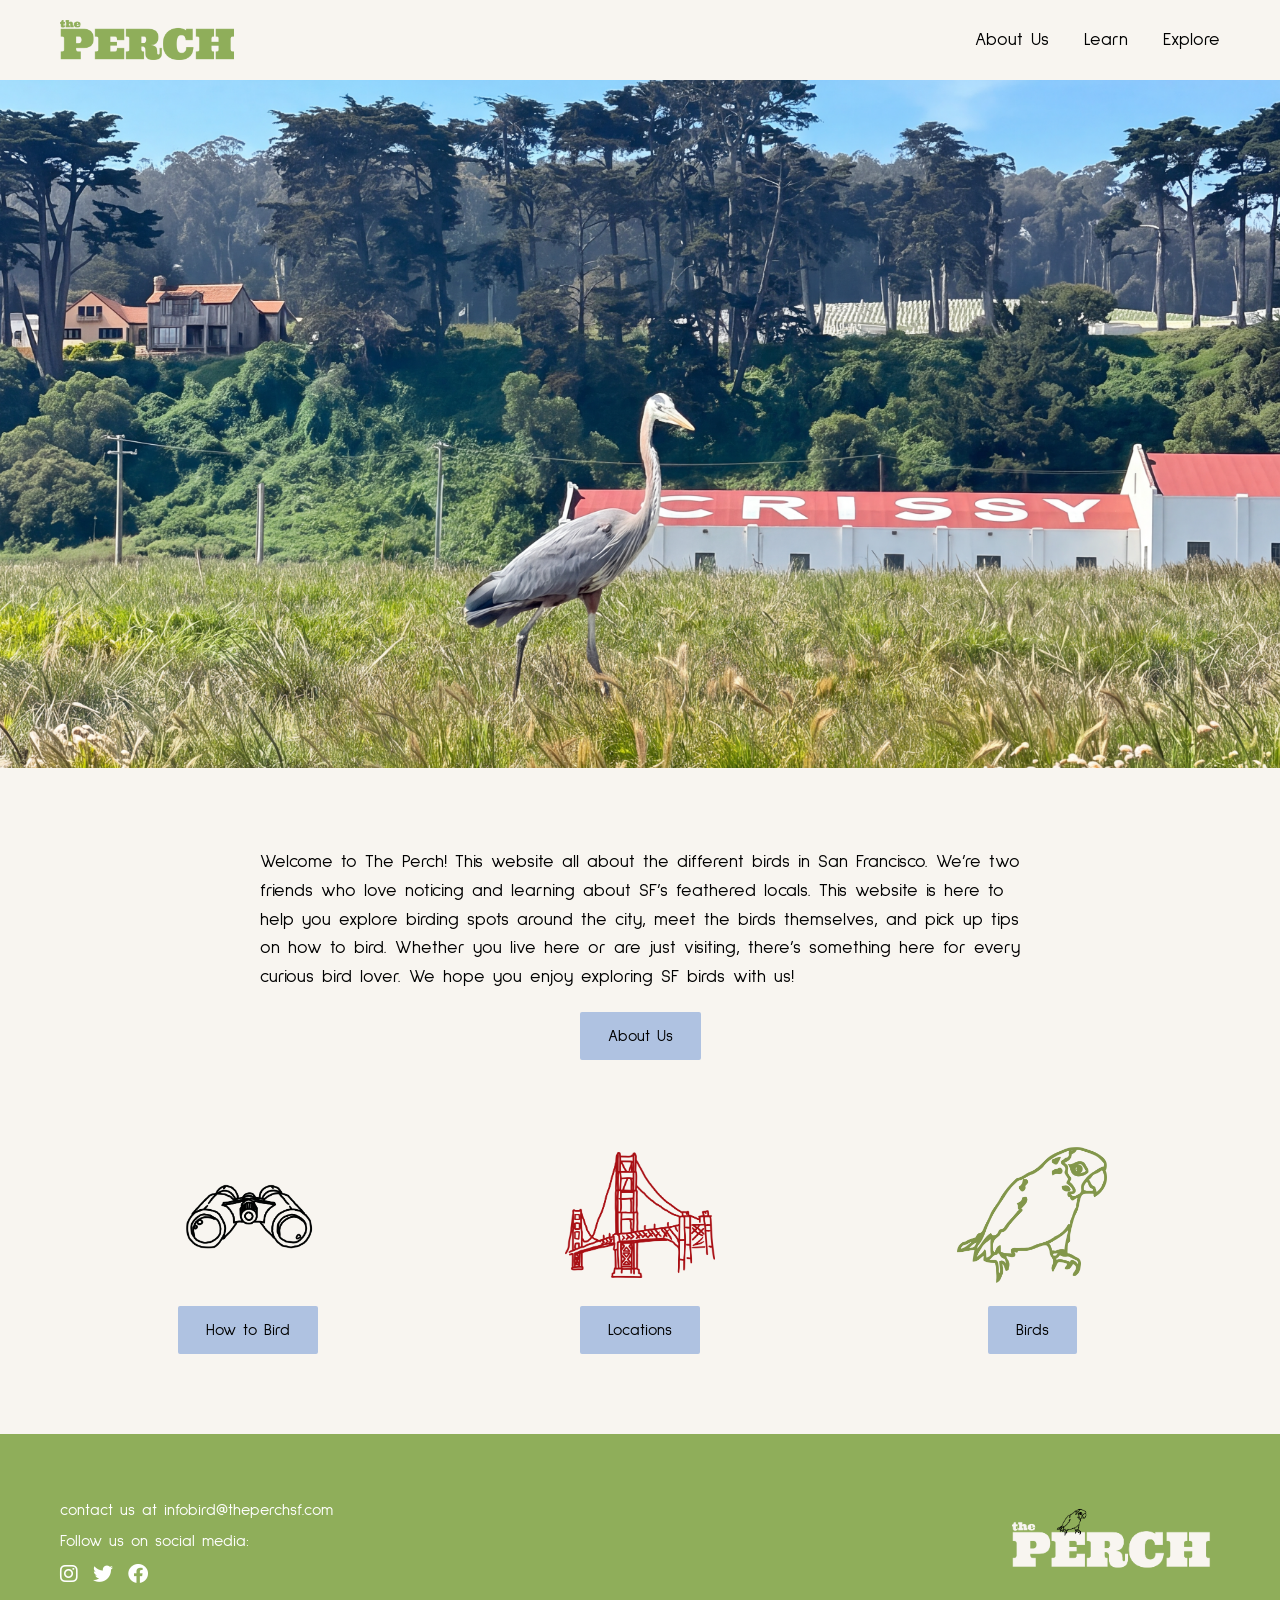
==== commit 2aa613af: "New Updates" ====
--- a/index.html
+++ b/index.html
@@ -18,9 +18,9 @@
   <div class="navbar">
     <a href="index.html" class="logo"><img src="images/Header/Perch-Logo-Header.png" alt="the PERCH logo"></a>
     <div class="nav-links">
-      <a href="about-us.html">about Us</a>
-      <a href="learn.html">learn</a>
-      <a href="explore.html">explore</a>
+      <a href="about-us.html">About Us</a>
+      <a href="learn.html">Learn</a>
+      <a href="explore.html">Explore</a>
     </div>
   </div>
 </header>
--- a/css/style.css
+++ b/css/style.css
@@ -148,7 +148,7 @@
   width: fit-content;
   max-width: 100%;
   margin: 0 auto;
-  padding-left: 20px;
+  padding-left: 100px;
 }
 .plain-list li {
   font-size: 18px;
@@ -545,8 +545,9 @@
 }
 .gallery-image {
   width: 100%;
-  aspect-ratio: 4/3;
+  aspect-ratio: 1/1;
   object-fit: cover;
+  object-position: center top;
   cursor: pointer;
   transition: 0.3s;
 }
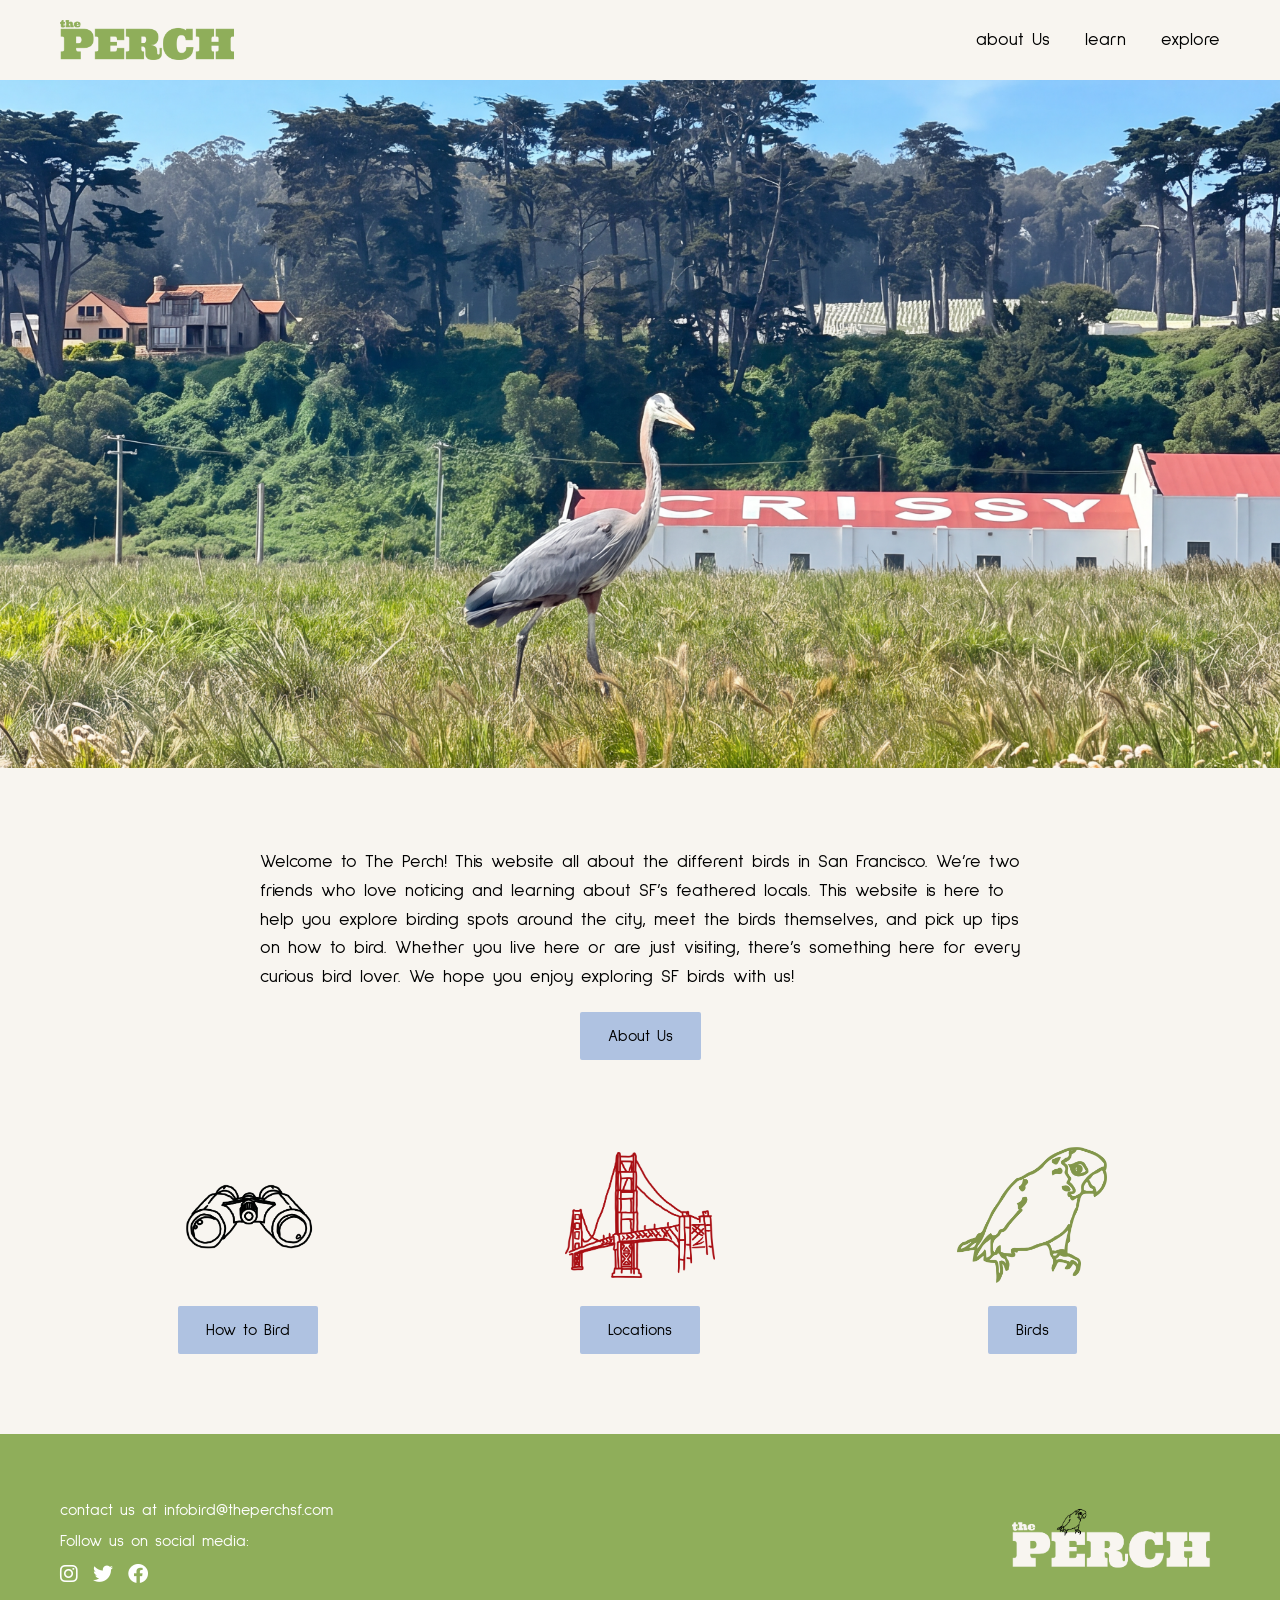
==== commit 4ee2fbd6: "mobile changes" ====
--- a/index.html
+++ b/index.html
@@ -17,10 +17,11 @@
 <header class="w3-top">
   <div class="navbar">
     <a href="index.html" class="logo"><img src="images/Header/Perch-Logo-Header.png" alt="the PERCH logo"></a>
+    <button class="nav-burger" type="button" aria-label="Open menu" onclick="this.closest('.navbar').classList.toggle('open')">&#9776;</button>
     <div class="nav-links">
-      <a href="about-us.html">About Us</a>
-      <a href="learn.html">Learn</a>
-      <a href="explore.html">Explore</a>
+      <a href="about-us.html">about Us</a>
+      <a href="learn.html">learn</a>
+      <a href="explore.html">explore</a>
     </div>
   </div>
 </header>
--- a/css/style.css
+++ b/css/style.css
@@ -39,11 +39,25 @@
 
 /* NAVBAR */
 .navbar {
+  position: relative;
   display: flex;
   align-items: center;
   justify-content: space-between;
   padding: 20px 60px;
   background: var(--cream);
+}
+.nav-burger {
+  display: none;
+  background: none;
+  border: none;
+  font-size: 30px;
+  line-height: 1;
+  cursor: pointer;
+  color: #000;
+  padding: 4px 8px;
+}
+.nav-burger:hover {
+  color: var(--green);
 }
 .logo img {
   height: 40px;
@@ -721,8 +735,31 @@
   .nav-links {
     gap: 14px;
   }
+  .nav-burger {
+    display: block;
+  }
+  .nav-links {
+    display: none;
+    flex-direction: column;
+    gap: 0;
+    position: absolute;
+    top: 100%;
+    left: 0;
+    right: 0;
+    background: var(--cream);
+    padding: 4px 16px 12px;
+    box-shadow: 0 8px 12px rgba(0, 0, 0, 0.12);
+  }
+  .navbar.open .nav-links {
+    display: flex;
+  }
   .nav-links a {
-    font-size: 15px;
+    font-size: 18px;
+    padding: 14px 0;
+    border-bottom: 1px solid rgba(0, 0, 0, 0.08);
+  }
+  .nav-links a:last-child {
+    border-bottom: none;
   }
   .container {
     padding: 0 16px;
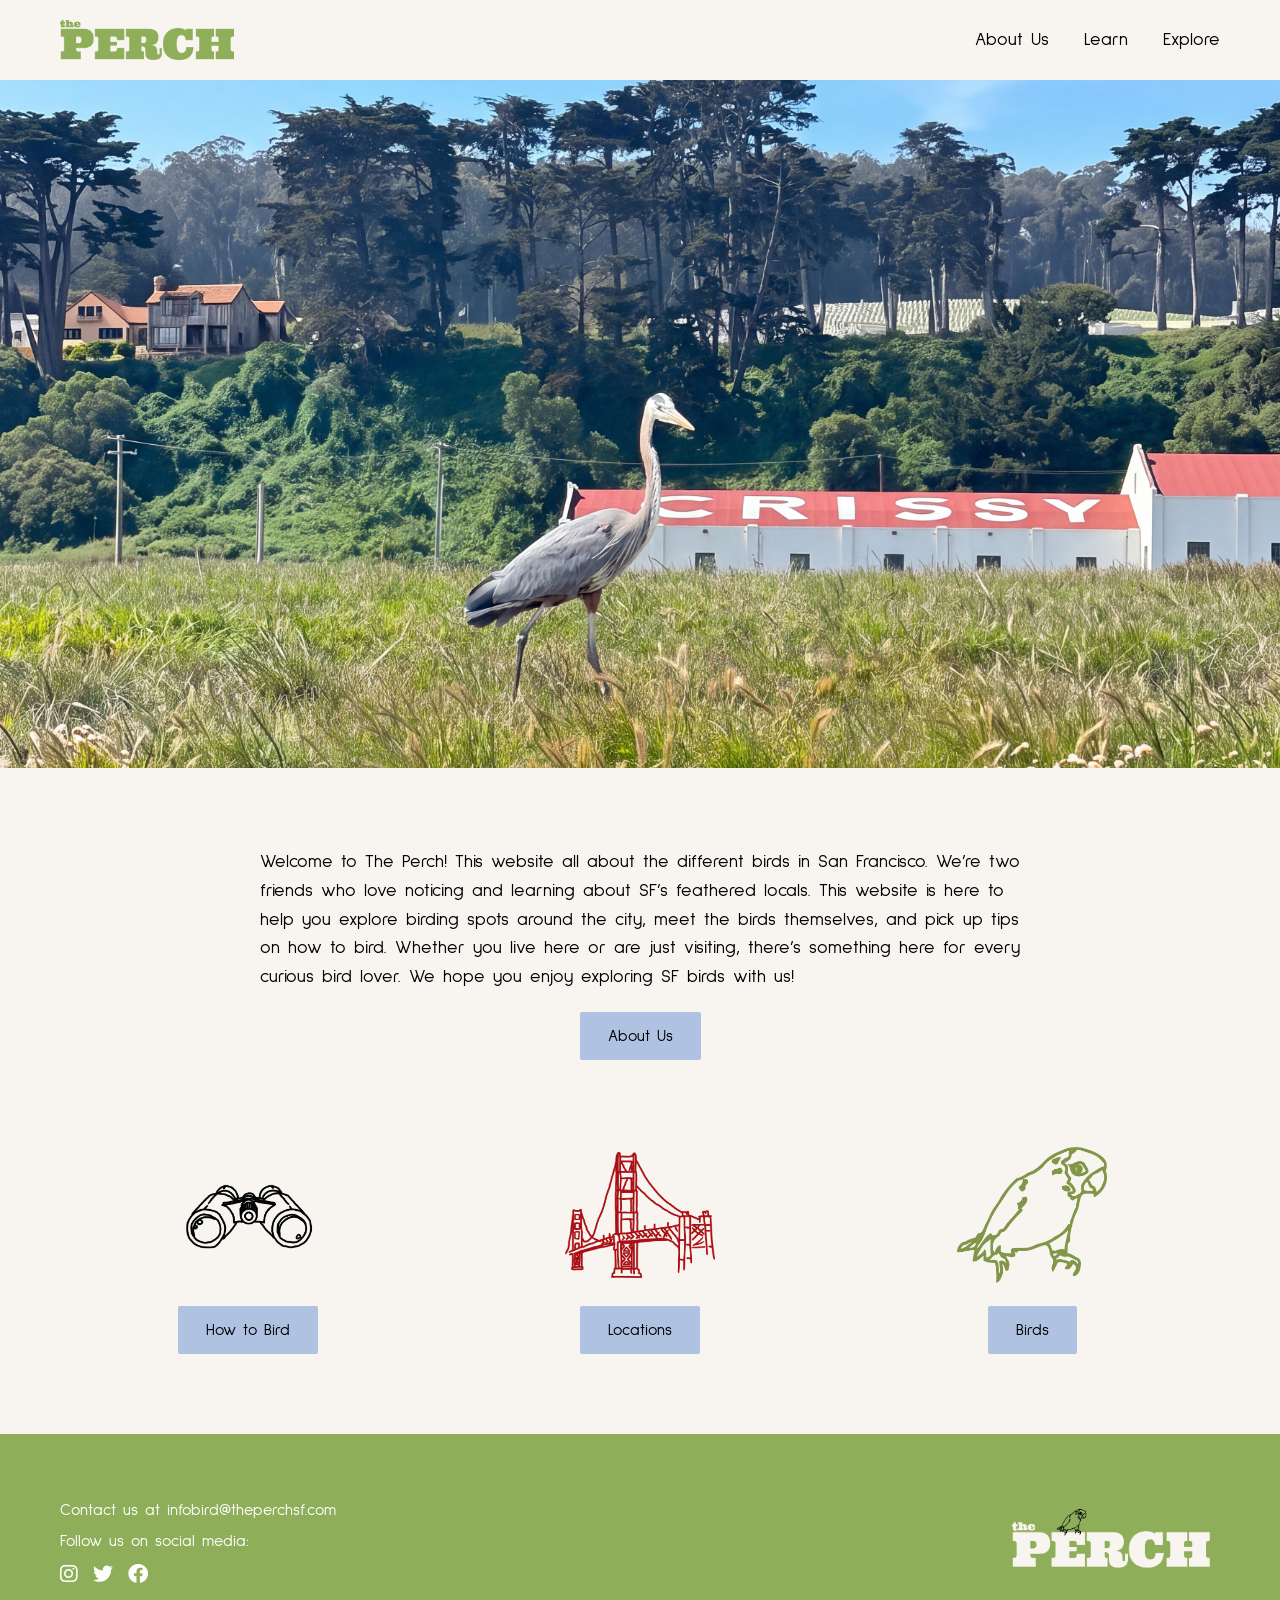
==== commit c529e232: "capitalization" ====
--- a/index.html
+++ b/index.html
@@ -19,9 +19,9 @@
     <a href="index.html" class="logo"><img src="images/Header/Perch-Logo-Header.png" alt="the PERCH logo"></a>
     <button class="nav-burger" type="button" aria-label="Open menu" onclick="this.closest('.navbar').classList.toggle('open')">&#9776;</button>
     <div class="nav-links">
-      <a href="about-us.html">about Us</a>
-      <a href="learn.html">learn</a>
-      <a href="explore.html">explore</a>
+      <a href="about-us.html">About Us</a>
+      <a href="learn.html">Learn</a>
+      <a href="explore.html">Explore</a>
     </div>
   </div>
 </header>
@@ -55,7 +55,7 @@
 <footer class="custom-footer">
   <div class="footer-content">
     <div class="footer-text">
-      <p>contact us at infobird@theperchsf.com</p>
+      <p>Contact us at infobird@theperchsf.com</p>
       <p>Follow us on social media:</p>
       <div class="social-icons">
         <a href="#"><i class="fa-brands fa-instagram"></i></a>
